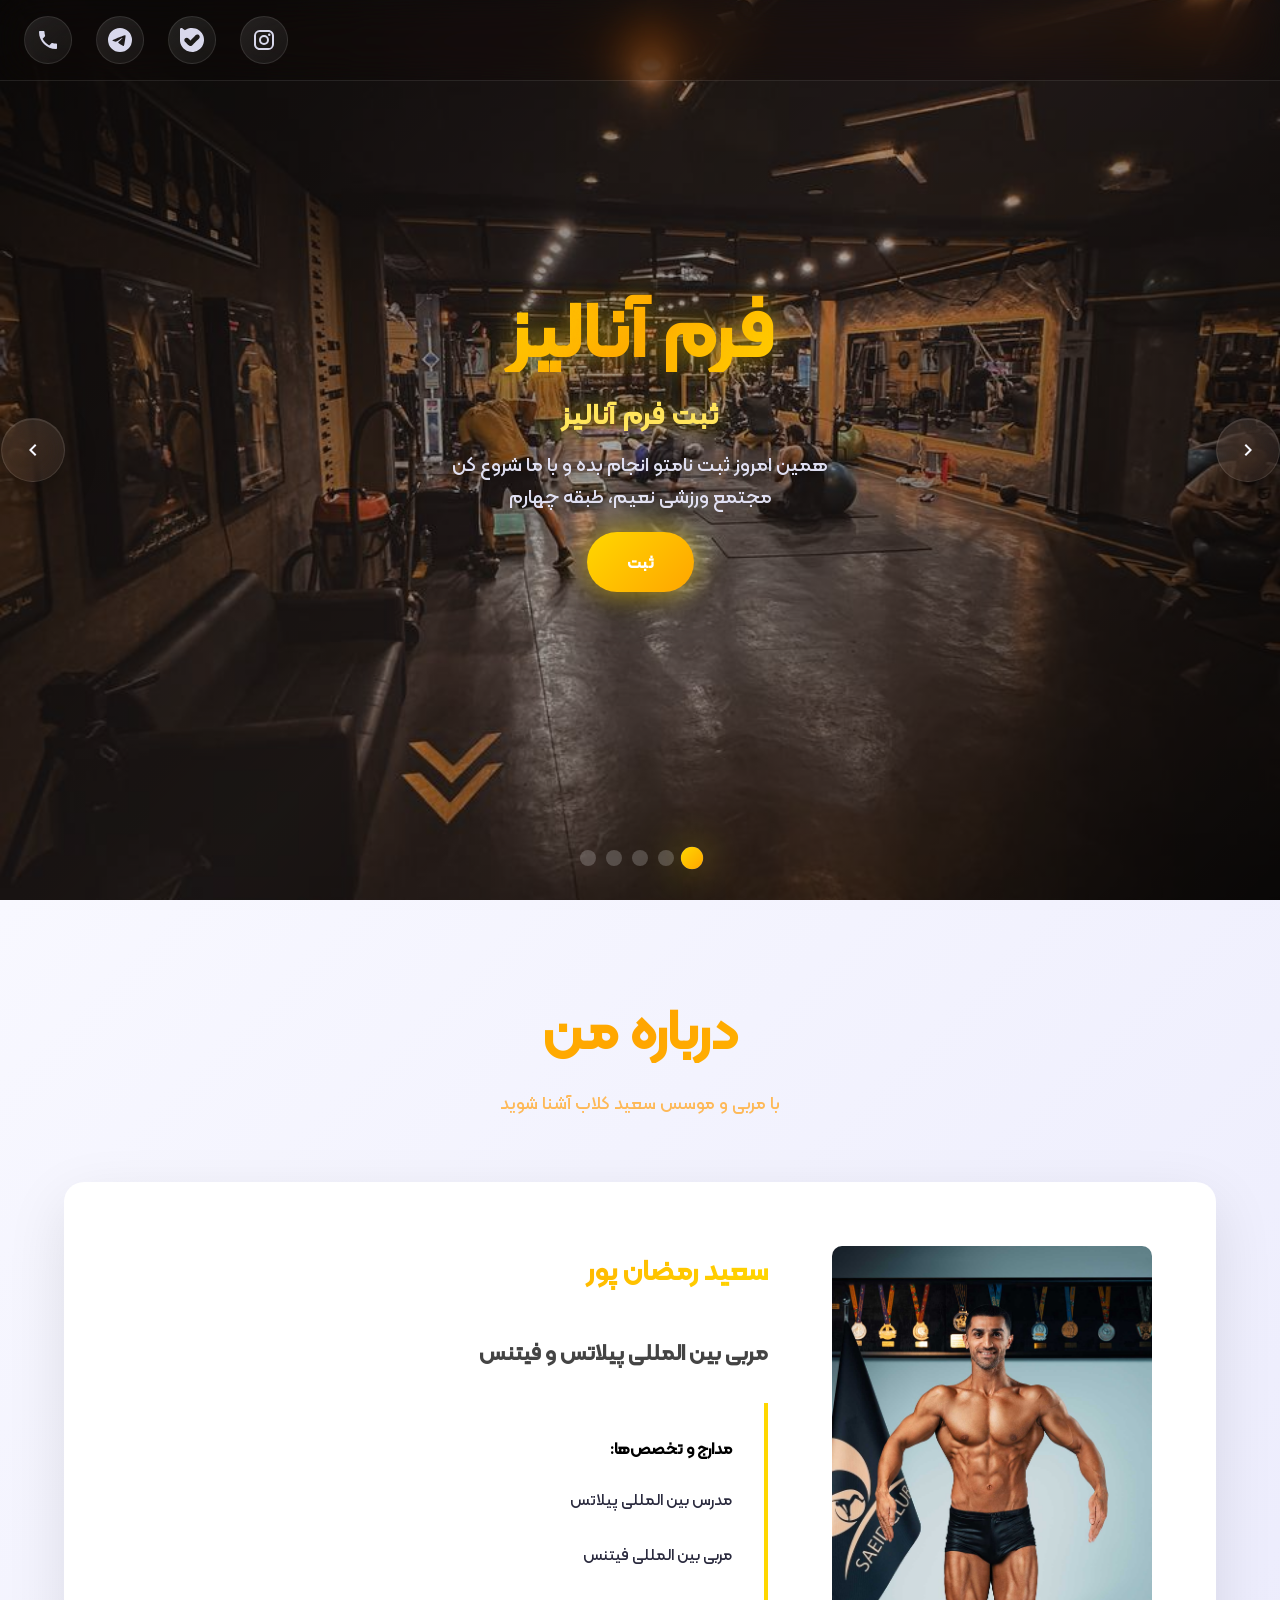
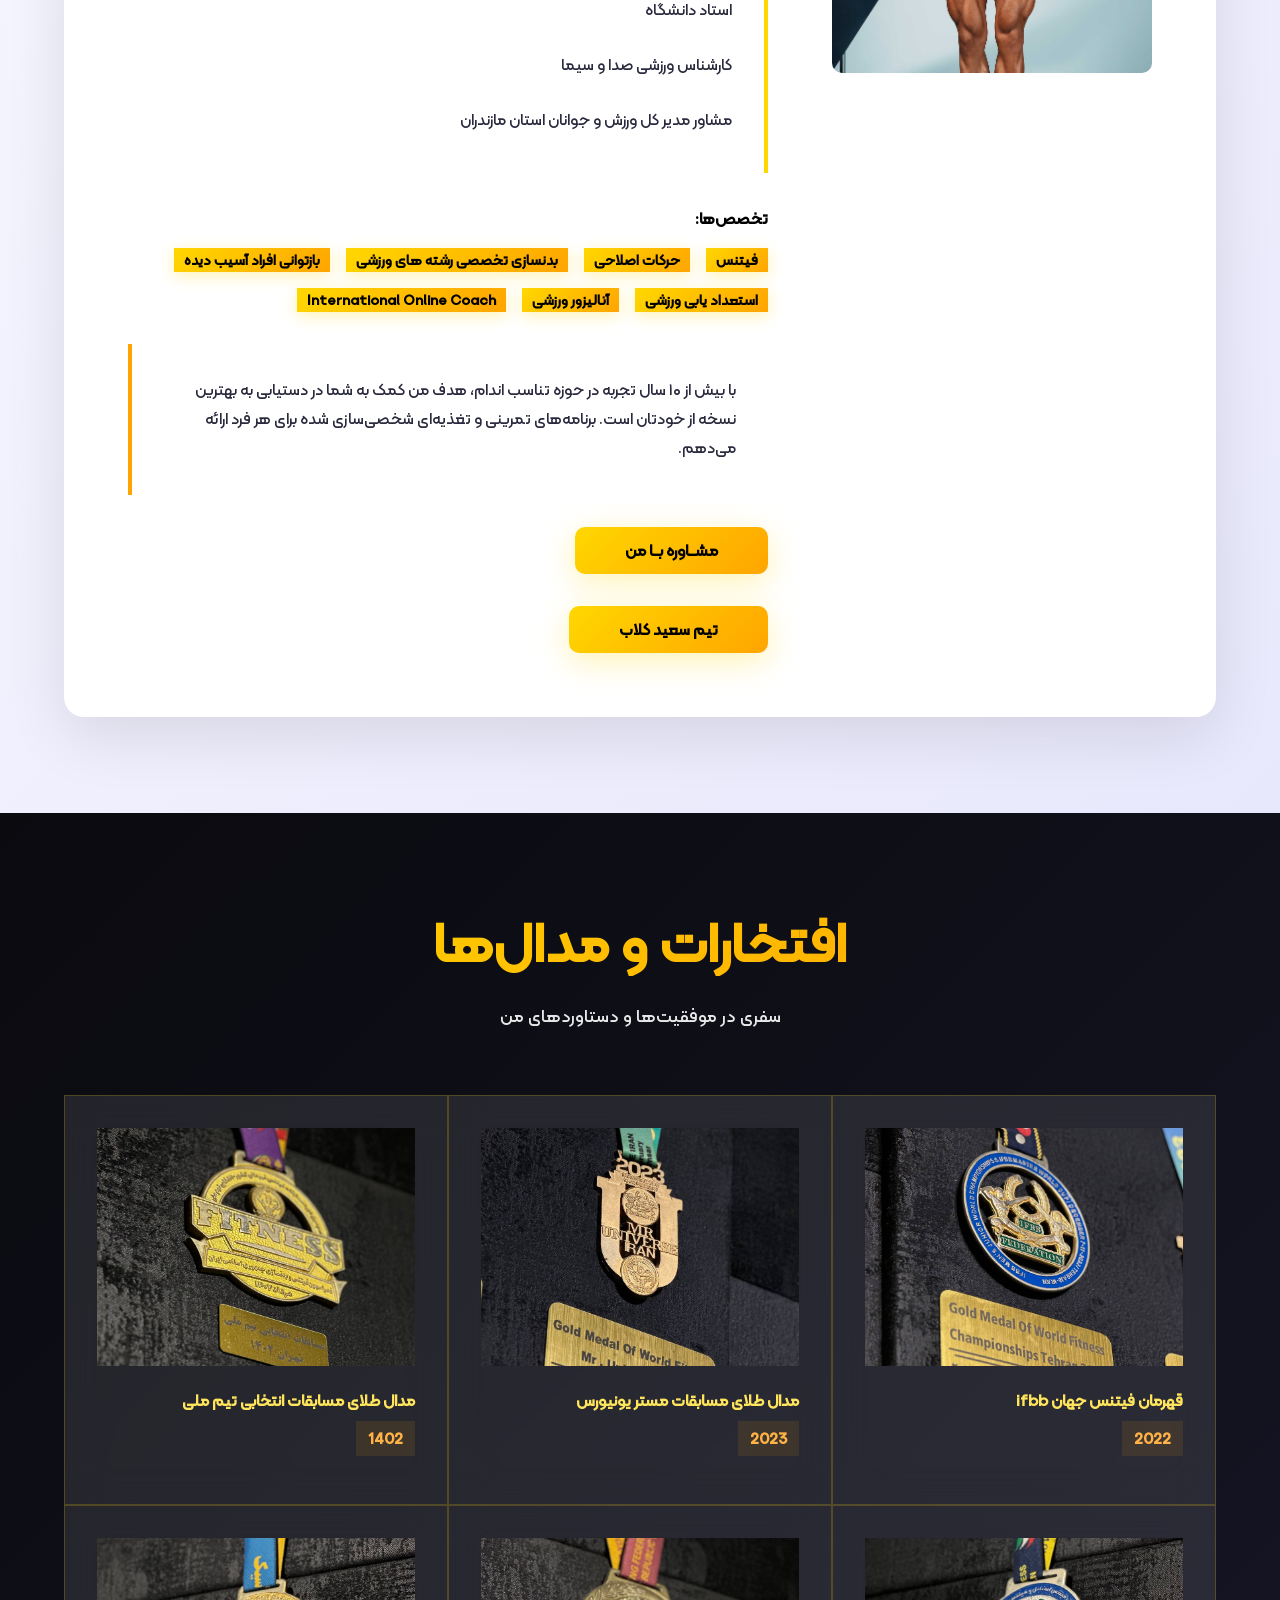
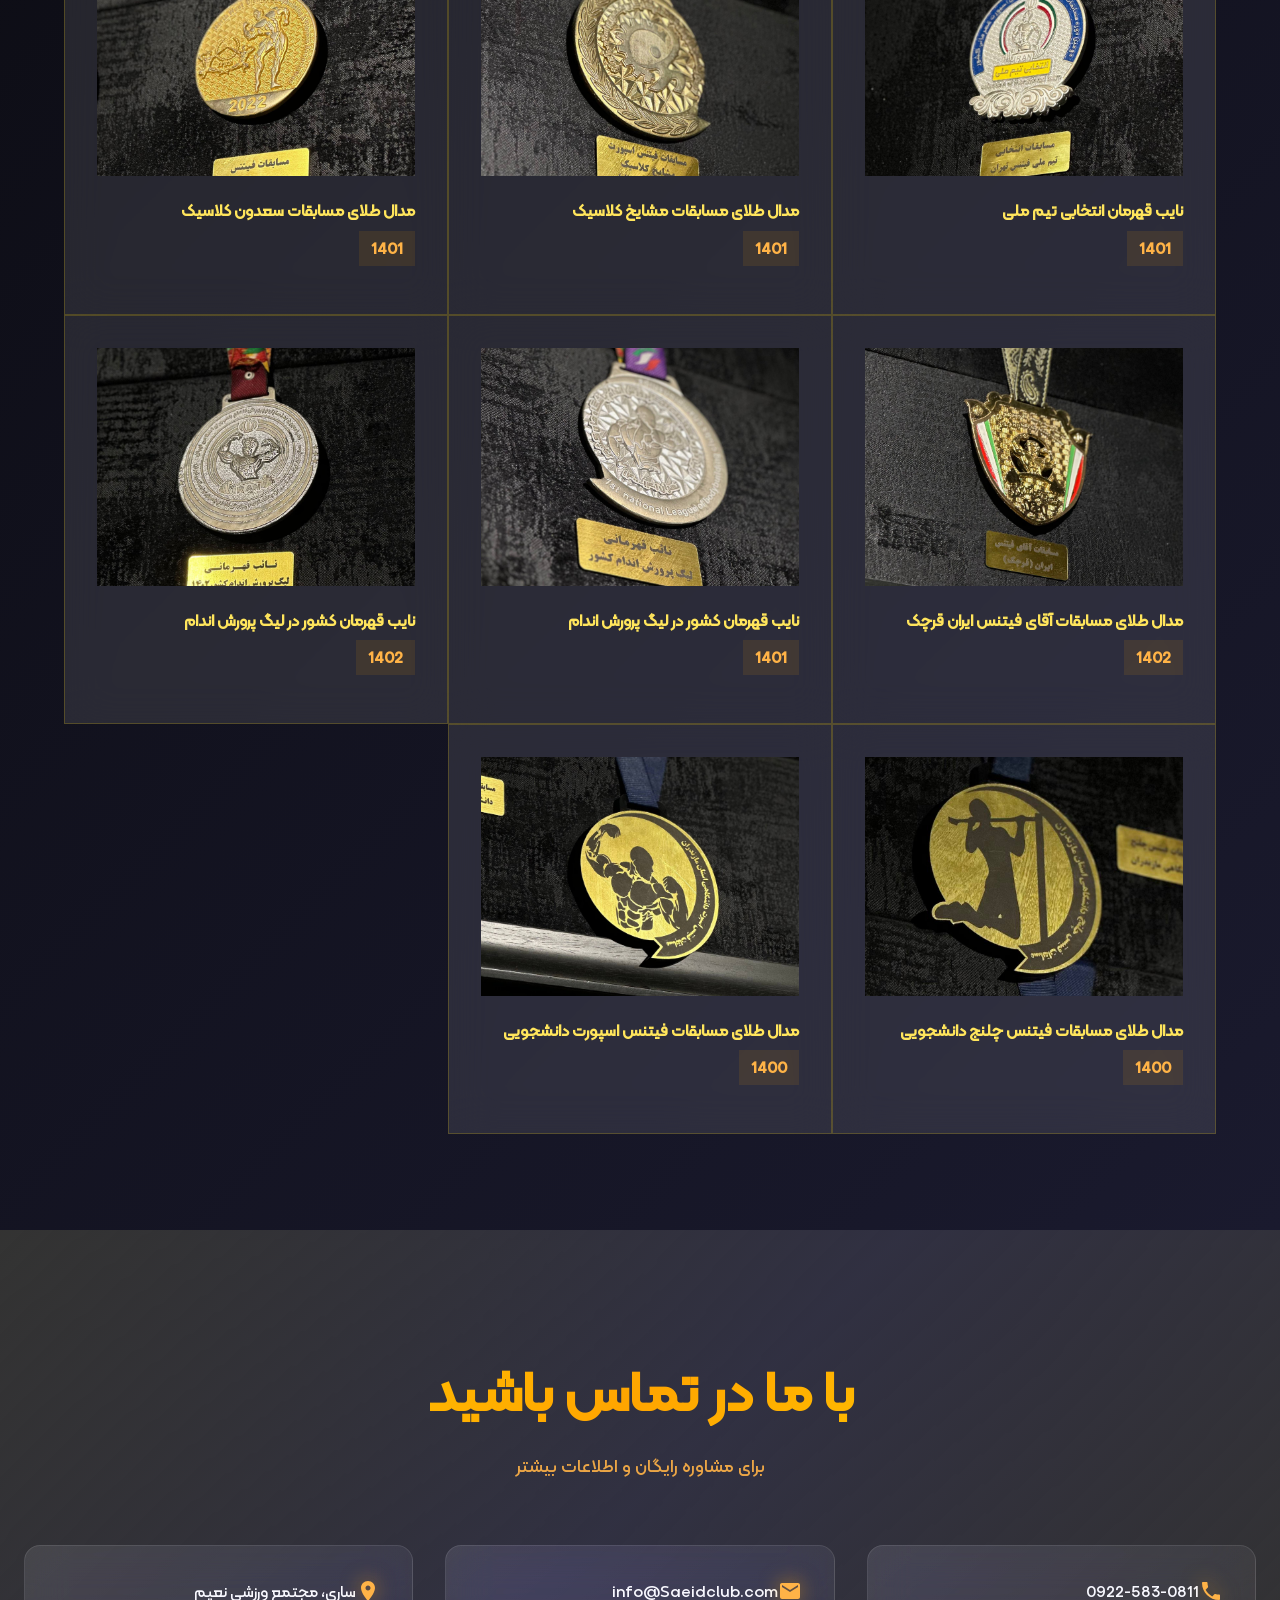
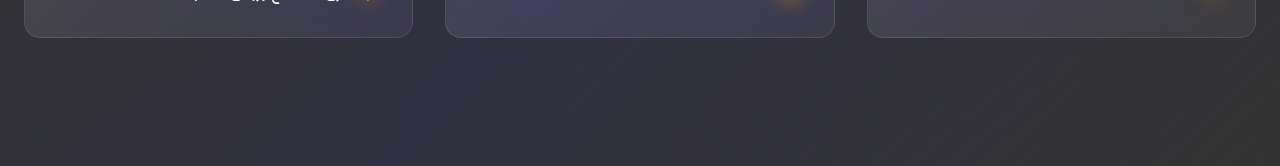
==== index.html @ 7533a970 "analyse Form" ====
<!DOCTYPE html>
<html lang="fa" dir="rtl">
<head>
    <meta charset="UTF-8">
    <meta name="viewport" content="width=device-width, initial-scale=1.0">
    <title>سعیدکلاب - SaeidClub</title>
    <link rel="preconnect" href="https://fonts.googleapis.com">
    <link rel="preconnect" href="https://fonts.gstatic.com" crossorigin>
    <link href="https://fonts.googleapis.com/css2?family=Inter:wght@400;500;600&family=Poppins:wght@500;700&family=Space+Grotesk:wght@400;500;600;700&display=swap" rel="stylesheet">
    <link rel="stylesheet" href="styles.css">
</head>
<body>
    <!-- Header -->
    <header class="header">
        <div class="social-links">
            <a href="https://instagram.com/SaeidClub" target="_blank" rel="noopener" class="social-link" aria-label="اینستاگرام">
                <svg width="24" height="24" viewBox="0 0 24 24" fill="currentColor">
                    <path d="M7.8 2h8.4C19.4 2 22 4.6 22 7.8v8.4a5.8 5.8 0 0 1-5.8 5.8H7.8C4.6 22 2 19.4 2 16.2V7.8A5.8 5.8 0 0 1 7.8 2m-.2 2A3.6 3.6 0 0 0 4 7.6v8.8C4 18.39 5.61 20 7.6 20h8.8a3.6 3.6 0 0 0 3.6-3.6V7.6C20 5.61 18.39 4 16.4 4H7.6m9.65 1.5a1.25 1.25 0 0 1 1.25 1.25A1.25 1.25 0 0 1 17.25 8 1.25 1.25 0 0 1 16 6.75a1.25 1.25 0 0 1 1.25-1.25M12 7a5 5 0 0 1 5 5 5 5 0 0 1-5 5 5 5 0 0 1-5-5 5 5 0 0 1 5-5m0 2a3 3 0 0 0-3 3 3 3 0 0 0 3 3 3 3 0 0 0 3-3 3 3 0 0 0-3-3z"/>
                </svg>
            </a>
            <a href="https://ble.ir/s/saeidclub" target="_blank" rel="noopener" class="social-link" aria-label="بله">
                <svg width="24" height="24" viewBox="0 0 24 24" fill="currentColor">
                    <path d="M2.359 0.374C2.765 0.638 3.16 0.917 3.554 1.198l0.094 0.067q0.137 0.097 0.273 0.195l0.088 0.063a10.902 10.902 0 0 1 0.453 0.345l0.093 0.074a10.183 10.183 0 0 1 0.175 0.143l0.08 0.064 0.069 0.057c0.076 0.04 0.076 0.04 0.17 0.005 0.111 -0.059 0.206 -0.125 0.306 -0.202 0.227 -0.168 0.462 -0.31 0.708 -0.446l0.131 -0.073c2.856 -1.563 6.179 -1.878 9.297 -0.977 2.127 0.633 4.229 1.939 5.623 3.687 0.092 0.115 0.187 0.226 0.283 0.338C21.834 5.063 22.192 5.632 22.522 6.23l0.051 0.091c1.517 2.699 1.796 5.997 0.98 8.959C22.929 17.476 21.643 19.568 19.887 21.045l-0.066 0.055C17.989 22.633 15.763 23.651 13.378 23.92l-0.099 0.011c-0.414 0.041 -0.831 0.038 -1.246 0.038l-0.121 0c-0.611 -0.001 -1.205 -0.022 -1.808 -0.13l-0.122 -0.021C7.679 23.421 5.595 22.379 3.874 20.805l-0.116 -0.103c-1.073 -0.96 -1.948 -2.187 -2.56 -3.488a17.691 17.691 0 0 0 -0.082 -0.171c-0.52 -1.076 -0.833 -2.221 -1.008 -3.401l-0.019 -0.129C-0.017 12.748 -0.006 11.972 -0.006 11.201l-0.001 -0.325q-0.001 -0.438 -0.001 -0.875l0 -0.548q-0.001 -0.76 -0.001 -1.521v-0.196l0 -0.295a1085.511 1085.511 0 0 0 -0.002 -1.583q-0.001 -0.816 -0.001 -1.631 0 -0.457 -0.001 -0.914 -0.001 -0.388 0 -0.777 0 -0.198 0 -0.396c-0.001 -0.143 0 -0.287 0 -0.43l-0.001 -0.125C-0.013 1.153 0.055 0.761 0.359 0.439l0.068 -0.076c0.574 -0.573 1.325 -0.374 1.931 0.011M15.233 7.596l-0.158 0.158c-0.142 0.142 -0.284 0.285 -0.426 0.427 -0.149 0.149 -0.298 0.298 -0.446 0.447a806.855 806.855 0 0 0 -0.843 0.846c-0.32 0.321 -0.641 0.643 -0.961 0.964A2589.484 2589.484 0 0 0 10.423 12.419c-0.153 -0.071 -0.249 -0.161 -0.368 -0.282l-0.061 -0.062q-0.066 -0.067 -0.132 -0.134a53.311 53.311 0 0 0 -0.21 -0.213q-0.299 -0.302 -0.596 -0.606 -0.182 -0.186 -0.366 -0.371a23.681 23.681 0 0 1 -0.138 -0.141c-0.532 -0.548 -1.106 -0.886 -1.887 -0.907 -0.553 0.004 -1.033 0.19 -1.473 0.52l-0.099 0.073c-0.413 0.353 -0.698 0.912 -0.748 1.454a5.83 5.83 0 0 0 -0.004 0.282l0.001 0.101c0.005 0.257 0.034 0.485 0.132 0.725l0.046 0.115c0.221 0.491 0.602 0.858 0.975 1.236l0.085 0.086 0.08 0.079 0.071 0.071c0.058 0.059 0.058 0.059 0.141 0.05l0.04 0.12c0.065 0.066 0.065 0.066 0.145 0.13 0.159 0.135 0.307 0.278 0.454 0.427l0.078 0.079q0.083 0.084 0.167 0.169 0.132 0.134 0.265 0.267a355.807 355.807 0 0 1 0.753 0.76q0.231 0.234 0.463 0.466 0.088 0.088 0.175 0.177c0.563 0.572 1.127 0.98 1.958 1.014 1.063 -0.021 1.719 -0.708 2.423 -1.413l0.207 -0.206q0.25 -0.249 0.5 -0.499 0.203 -0.203 0.406 -0.406 0.578 -0.577 1.155 -1.154l0.063 -0.063 0.063 -0.063a825.983 825.983 0 0 1 1.008 -1.006q0.519 -0.518 1.038 -1.036 0.29 -0.291 0.582 -0.581 0.274 -0.273 0.546 -0.546a66.369 66.369 0 0 1 0.2 -0.2c0.396 -0.393 0.756 -0.757 0.966 -1.285l0.047 -0.116c0.198 -0.571 0.109 -1.245 -0.135 -1.783C19.151 7.188 18.684 6.796 18.09 6.589c-1.211 -0.311 -2.029 0.171 -2.857 1.007"/>
                </svg>
            </a>
            <a href="https://t.me/saeidclub_info" target="_blank" rel="noopener" class="social-link" aria-label="تلگرام">
                <svg width="24" height="24" viewBox="0 0 24 24" fill="currentColor">
                    <path d="M11.944 0A12 12 0 0 0 0 12a12 12 0 0 0 12 12 12 12 0 0 0 12-12A12 12 0 0 0 12 0a12 12 0 0 0-.056 0zm4.962 7.224c.1-.002.321.023.465.14a.506.506 0 0 1 .171.325c.016.093.036.306.02.472-.18 1.898-.962 6.502-1.36 8.627-.168.9-.499 1.201-.82 1.23-.696.065-1.225-.46-1.9-.902-1.056-.693-1.653-1.124-2.678-1.8-1.185-.78-.417-1.21.258-1.91.177-.184 3.247-2.977 3.307-3.23.007-.032.014-.15-.056-.212s-.174-.041-.249-.024c-.106.024-1.793 1.14-5.061 3.345-.48.33-.913.49-1.302.48-.428-.008-1.252-.241-1.865-.44-.752-.245-1.349-.374-1.297-.789.027-.216.325-.437.893-.663 3.498-1.524 5.83-2.529 6.998-3.014 3.332-1.386 4.025-1.627 4.476-1.635z"/>
                </svg>
            </a>
            <a href="tel:+989225830811" class="social-link" aria-label="تماس تلفنی">
                <svg width="24" height="24" viewBox="0 0 24 24" fill="currentColor">
                    <path d="M6.62 10.79c1.44 2.83 3.76 5.14 6.59 6.59l2.2-2.2c.27-.27.67-.36 1.02-.24 1.12.37 2.33.57 3.57.57.55 0 1 .45 1 1V20c0 .55-.45 1-1 1-9.39 0-17-7.61-17-17 0-.55.45-1 1-1h3.5c.55 0 1 .45 1 1 0 1.25.2 2.45.57 3.57.11.35.03.74-.25 1.02l-2.2 2.2z"/>
                </svg>
            </a>
        </div>
    </header>

    <!-- Hero Slider -->
    <section class="hero-slider">
        <div class="slider-container">
            
            <div class="slide active" style="background-image: url('./imgs/Slide/01.jpeg'), linear-gradient(135deg, rgba(255, 215, 0, 0.3) 0%, rgba(255, 165, 0, 0.3) 100%)">
                <div class="slide-overlay"></div>
                <div class="slide-content">
                    <h1 class="main-title">فرم آنالیز</h1>
                    <h3 class="branch-name">ثبت فرم آنالیز</h3>
                    <p class="branch-description">همین امروز ثبت نامتو انجام بده و با ما شروع کن<br> مجتمع ورزشی نعیم، طبقه چهارم</p>
                    <a href="https://survey.porsline.ir/s/Pk8MEG0u"><button class="cta-button">ثبت</button></a>
                </div>
            </div>

            <div class="slide" style="background-image: url('./imgs/Slide/01.jpeg'), linear-gradient(135deg, rgba(255, 215, 0, 0.3) 0%, rgba(255, 165, 0, 0.3) 100%)">
                <div class="slide-overlay"></div>
                <div class="slide-content">
                    <h1 class="main-title">شعبه اول سعید کلاب</h1>
                    <h3 class="branch-name">شعبه VIP</h3>
                    <p class="branch-description">حرکات اصلاحی - بدنسازی تخصصی رشته های ورزشی - استعداد یابی ورزشی - ورزش مخصوص سالمندان - بازتوانی افراد با آسیب های اسکلتی عضلانی<br> مجتمع ورزشی نعیم، طبقه چهارم</p>
                    <a href="tel:+989225830811"><button class="cta-button"> اطلاعات بیشتر </button></a>
                </div>
            </div>

            <div class="slide" style="background-image: url('./imgs/Slide/6.png'), linear-gradient(135deg, rgba(255, 165, 0, 0.3) 0%, rgba(255, 215, 0, 0.3) 100%)">
                <div class="slide-overlay"></div>
                <div class="slide-content">
                    <h1 class="main-title">لاین آنالیز سعید کلاب</h1>
                    <h3 class="branch-name">لاین آنالیز</h3>
                    <p class="branch-description">شامل آنالیز کامل ، آنالیز پاسچر ، قلبی عروقی ، این بادی و تست های حرکتی و .....<br> مجتمع ورزشی نعیم، طبقه چهارم</p>
                    <a href="tel:+989225830811"><button class="cta-button"> اطلاعات بیشتر </button></a>
                </div>
            </div>
<!-- 
            <div class="slide" style="background-image: url('./imgs/Slide/03.jpeg'), linear-gradient(135deg, rgba(255, 215, 0, 0.3) 0%, rgba(255, 165, 0, 0.3) 100%)">
                <div class="slide-overlay"></div>
                <div class="slide-content">
                    <h1 class="main-title">سالن گل کوچیک (volta)</h1>
                    <h3 class="branch-name">شعبه Volta</h3>
                    <p class="branch-description">اولین سالن گل کوچیک در استان مازندران - 3 به 3 - دارای استاندارد های جهانی ولتا - فضای وارم آپ اختصاصی - برگزاری جشن های تولد ویژه پسران - برگزاری مسابفات گل کوچیک <br> مجتمع ورزشی نعیم، طبقه اول</p>
                    <a href="tel:+989113539122"><button class="cta-button"> اطلاعات بیشتر </button></a>
                </div>
            </div> -->

            <div class="slide" style="background-image: url('./imgs/Slide/04.jpeg'), linear-gradient(135deg, rgba(255, 165, 0, 0.3) 0%, rgba(255, 215, 0, 0.3) 100%)">
                <div class="slide-overlay"></div>
                <div class="slide-content">
                    <h1 class="main-title"> شعبه آب درمانی سعید کلاب</h1>
                    <h3 class="branch-name">شعبه آب درمانی</h3>
                    <p class="branch-description">حرکات اصلاحی در آب ویژه افراد آسیب دیده و دوران پسا جراحی همراه با آنالیز کامل بدن و طراحی تمرین تخصصی در آب<br> مجتمع ورزشی نعیم، طبقه همکف ، استخر نعیم</p>
                    <a href="tel:+989225830811"><button class="cta-button"> اطلاعات بیشتر </button></a>
                </div>
            </div>
        </div>

        <!-- Slider Controls -->
        <button class="slider-btn prev-btn" id="prevBtn" aria-label="اسلاید قبلی">
            <svg width="24" height="24" viewBox="0 0 24 24" fill="currentColor">
                <path d="M15.41 7.41L14 6l-6 6 6 6 1.41-1.41L10.83 12z"/>
            </svg>
        </button>
        <button class="slider-btn next-btn" id="nextBtn" aria-label="اسلاید بعدی">
            <svg width="24" height="24" viewBox="0 0 24 24" fill="currentColor">
                <path d="M8.59 16.59L13.17 12 8.59 7.41 10 6l6 6-6 6z"/>
            </svg>
        </button>

        <!-- Slider Indicators -->
        <div class="slider-indicators">
            <button class="indicator active" data-slide="0" aria-label="اسلاید اول"></button>
            <button class="indicator" data-slide="1" aria-label="اسلاید دوم"></button>
            <button class="indicator" data-slide="2" aria-label="اسلاید سوم"></button>
            <button class="indicator" data-slide="3" aria-label="اسلاید چهارم"></button>
            <button class="indicator" data-slide="4" aria-label="اسلاید پنجم"></button>
        </div>
    </section>

    <!-- Trainer Section -->
    <section class="trainer-section">
        <div class="container">
            <h2 class="section-title">درباره من</h2>
            <p class="section-description">با مربی و موسس سعید کلاب آشنا شوید </p>
            
            <div class="trainer-card">
                <div class="trainer-image-container">
                    <img src="imgs/persian_fitness_trainer_posing_gym_website.jpg" alt="مربی ما" class="trainer-image">
                </div>
                
                <div class="trainer-info">
                    <h3 class="trainer-name">سعید رمضان پور</h3>
                    <h4 class="trainer-title">مربی بین المللی پیلاتس و فیتنس</h4>
                    
                    <div class="trainer-qualifications">
                        <h5 class="qualifications-title">مدارج و تخصص‌ها:</h5>
                        <ul class="qualifications-list">
                            <li>مدرس بین المللی پیلاتس</li>
                            <li>مربی بین المللی فیتنس</li>
                            <li>استاد دانشگاه</li>
                            <li>کارشناس ورزشی صدا و سیما</li>
                            <li>مشاور مدیر کل ورزش و جوانان استان مازندران</li>
                        </ul>
                    </div>
                    
                    <div class="trainer-specialties">
                        <h5 class="specialties-title">تخصص‌ها:</h5>
                        <div class="specialty-tags">
                            <span class="specialty-tag">فیتنس</span>
                            <span class="specialty-tag">حرکات اصلاحی</span>
                            <span class="specialty-tag">بدنسازی تخصصی رشته های ورزشی</span>
                            <span class="specialty-tag">بازتوانی افراد آسیب دیده</span>
                            <span class="specialty-tag">استعداد یابی ورزشی</span>
                            <span class="specialty-tag">آنالیزور ورزشی</span>
                            <span class="specialty-tag">International Online Coach</span>
                        </div>
                    </div>
                    
                    <div class="trainer-description">
                        <p>با بیش از ۱۰ سال تجربه در حوزه تناسب اندام، هدف من کمک به شما در دستیابی به بهترین نسخه از خودتان است. برنامه‌های تمرینی و تغذیه‌ای شخصی‌سازی شده برای هر فرد ارائه می‌دهم.</p>
                    </div>
                    
                    <a href="tel:+989225830811" class="trainer-cta-button">
                         مشــاوره بــا من
                    </a>
                    <a href="/trainer/index.html" class="trainer-cta-button">
                       تیم سعید کلاب
                    </a>
                </div>
            </div>
        </div>
    </section>

    <!-- Achievements Section -->
    <section class="achievements-section">
        <div class="container">
            <h2 class="section-title">افتخارات و مدال‌ها</h2>
            <p class="section-description">سفری در موفقیت‌ها و دستاوردهای من</p>
            
            <div class="achievements-grid">
                <div class="achievement-item">
                    <div class="achievement-image-container">
                        <img src="imgs/Medal/1.jpeg" alt="مدال طلا" class="achievement-image">
                        <div class="achievement-badge">🥇</div>
                    </div>
                    <div class="achievement-info">
                        <h4 class="achievement-title">قهرمان فیتنس جهان ifbb</h4>
                        <p class="achievement-year">2022</p>
                        <!-- <p class="achievement-description">کسب رتبه اول در مسابقات پرورش اندام استان مازندران</p> -->
                    </div>
                </div>
                
                <div class="achievement-item">
                    <div class="achievement-image-container">
                        <img src="imgs/Medal/2.jpeg" alt="مدال طلا" class="achievement-image">
                        <div class="achievement-badge">🥈</div>
                    </div>
                    <div class="achievement-info">
                        <h4 class="achievement-title">مدال طلای مسابقات مستر یونیورس</h4>
                        <p class="achievement-year">2023</p>
                        <!-- <p class="achievement-description">کسب رتبه دوم در مسابقات بادی کلاسیک ایران</p> -->
                    </div>
                </div>
                
                <div class="achievement-item">
                    <div class="achievement-image-container">
                        <img src="imgs/Medal/3.jpeg" alt="مدال طلا" class="achievement-image">
                        <div class="achievement-badge">🥉</div>
                    </div>
                    <div class="achievement-info">
                        <h4 class="achievement-title">مدال طلای مسابقات انتخابی تیم ملی</h4>
                        <p class="achievement-year">1402</p>
                        <!-- <p class="achievement-description">کسب رتبه اول در مسابقات منطقه شمال کشور</p> -->
                    </div>
                </div>
                
                <div class="achievement-item">
                    <div class="achievement-image-container">
                        <img src="imgs/Medal/4.jpeg" alt="مدال طلا" class="achievement-image">
                        <div class="achievement-badge">🏆</div>
                    </div>
                    <div class="achievement-info">
                        <h4 class="achievement-title">نایب قهرمان انتخابی تیم ملی</h4>
                        <p class="achievement-year">1401</p>
                        <!-- <p class="achievement-description">مجموعه‌ای از مدال‌ها و جوایز کسب شده در طول سالیان</p> -->
                    </div>
                </div>
                
                <div class="achievement-item">
                    <div class="achievement-image-container">
                        <img src="imgs/Medal/5.jpeg" alt="مدال طلا" class="achievement-image">
                        <div class="achievement-badge">🏅</div>
                    </div>
                    <div class="achievement-info">
                        <h4 class="achievement-title">مدال طلای مسابقات مشایخ کلاسیک</h4>
                        <p class="achievement-year">1401</p>
                        <!-- <p class="achievement-description">گالری ویژه‌ای برای نمایش تمامی افتخارات و دستاوردهای ورزشکاران باشگاه</p> -->
                    </div>
                </div>
                
                <div class="achievement-item">
                    <div class="achievement-image-container">
                        <img src="imgs/Medal/6.jpeg" alt="مدال طلا" class="achievement-image">
                        <div class="achievement-badge">⭐</div>
                    </div>
                    <div class="achievement-info">
                        <h4 class="achievement-title">مدال طلای مسابقات سعدون کلاسیک</h4>
                        <p class="achievement-year">1401</p>
                        <!-- <p class="achievement-description">دریافت جایزه استعداد سال در حوزه فیتنس و بدنسازی</p> -->
                    </div>
                </div>

                <div class="achievement-item">
                    <div class="achievement-image-container">
                        <img src="imgs/Medal/7.jpeg" alt="مدال طلا" class="achievement-image">
                        <div class="achievement-badge">🥇</div>
                    </div>
                    <div class="achievement-info">
                        <h4 class="achievement-title">مدال طلای مسابقات آقای فیتنس ایران قرچک</h4>
                        <p class="achievement-year">1402</p>
                        <!-- <p class="achievement-description">کسب رتبه اول در مسابقات پرورش اندام استان مازندران</p> -->
                    </div>
                </div>
                
                <div class="achievement-item">
                    <div class="achievement-image-container">
                        <img src="imgs/Medal/8.jpeg" alt="مدال طلا" class="achievement-image">
                        <div class="achievement-badge">🥈</div>
                    </div>
                    <div class="achievement-info">
                        <h4 class="achievement-title">نایب قهرمان کشور در لیگ پرورش اندام</h4>
                        <p class="achievement-year">1401</p>
                        <!-- <p class="achievement-description">کسب رتبه دوم در مسابقات بادی کلاسیک ایران</p> -->
                    </div>
                </div>
                
                <div class="achievement-item">
                    <div class="achievement-image-container">
                        <img src="imgs/Medal/9.jpeg" alt="مدال طلا" class="achievement-image">
                        <div class="achievement-badge">🥉</div>
                    </div>
                    <div class="achievement-info">
                        <h4 class="achievement-title">نایب قهرمان کشور در لیگ پرورش اندام</h4>
                        <p class="achievement-year">1402</p>
                        <!-- <p class="achievement-description">کسب رتبه اول در مسابقات منطقه شمال کشور</p> -->
                    </div>
                </div>
                
                <div class="achievement-item">
                    <div class="achievement-image-container">
                        <img src="imgs/Medal/10.jpeg" alt="مدال طلا" class="achievement-image">
                        <div class="achievement-badge">🏆</div>
                    </div>
                    <div class="achievement-info">
                        <h4 class="achievement-title">مدال طلای مسابقات فیتنس چلنج دانشجویی</h4>
                        <p class="achievement-year">1400</p>
                        <!-- <p class="achievement-description">مجموعه‌ای از مدال‌ها و جوایز کسب شده در طول سالیان</p> -->
                    </div>
                </div>
                
                <div class="achievement-item">
                    <div class="achievement-image-container">
                        <img src="imgs/Medal/11.jpeg" alt="مدال طلا" class="achievement-image">
                        <div class="achievement-badge">🏅</div>
                    </div>
                    <div class="achievement-info">
                        <h4 class="achievement-title">مدال طلای مسابقات فیتنس اسپورت دانشجویی</h4>
                        <p class="achievement-year">1400</p>
                        <!-- <p class="achievement-description">گالری ویژه‌ای برای نمایش تمامی افتخارات و دستاوردهای ورزشکاران باشگاه</p> -->
                    </div>
                </div>
                
            </div>
        </div>
    </section>

    <!-- Contact Section -->
    <section class="contact-section">
        <div class="contact-container">
            <h2 class="section-title">با ما در تماس باشید</h2>
            <p class="section-description">برای مشاوره رایگان و اطلاعات بیشتر</p>
            <div class="contact-methods">
                <a class="contact-item" href="tel:+989225830811">
                    <svg width="24" height="24" viewBox="0 0 24 24" fill="currentColor">
                        <path d="M6.62 10.79c1.44 2.83 3.76 5.14 6.59 6.59l2.2-2.2c.27-.27.67-.36 1.02-.24 1.12.37 2.33.57 3.57.57.55 0 1 .45 1 1V20c0 .55-.45 1-1 1-9.39 0-17-7.61-17-17 0-.55.45-1 1-1h3.5c.55 0 1 .45 1 1 0 1.25.2 2.45.57 3.57.11.35.03.74-.25 1.02l-2.2 2.2z"/>
                    </svg>
                    <span>0922-583-0811</span>
                </a>
                <a class="contact-item" href="mailto:dastchfan@gmail.com">
                    <svg width="24" height="24" viewBox="0 0 24 24" fill="currentColor">
                        <path d="M20 4H4c-1.1 0-1.99.9-1.99 2L2 18c0 1.1.9 2 2 2h16c1.1 0 2-.9 2-2V6c0-1.1-.9-2-2-2zm0 4l-8 5-8-5V6l8 5 8-5v2z"/>
                    </svg>
                    <span>info@Saeidclub.com</span>
                </a>
                <a class="contact-item" href="https://maps.app.goo.gl/WJPSZZNhRKxtio96A">
                    <svg width="24" height="24" viewBox="0 0 24 24" fill="currentColor">
                        <path d="M12 2C8.13 2 5 5.13 5 9c0 5.25 7 13 7 13s7-7.75 7-13c0-3.87-3.13-7-7-7zm0 9.5c-1.38 0-2.5-1.12-2.5-2.5s1.12-2.5 2.5-2.5 2.5 1.12 2.5 2.5-1.12 2.5-2.5 2.5z"/>
                    </svg>
                    <span>ساری‌، مجتمع ورزشی نعیم</span>
                </a>
            </div>
        </div>
    </section>

    <script src="script.js"></script>
</body>
</html>
---- styles.css ----
/* Reset and Base Styles */
* {
    margin: 0;
    padding: 0;
    box-sizing: border-box;
}

html {
    scroll-behavior: smooth;
}

@font-face {
  font-family: 'kalameh';
  src: url('/kalameh.ttf') format('truetype');
}

body {
  font-family: 'kalameh', sans-serif !important;
}

:root {
    /* Modern Black & Yellow Color System */
    --primary-500: #FFD700;
    --primary-400: #FFE55C;
    --primary-600: #E6C200;
    --primary-300: #FFED8A;
    
    --secondary-500: #333333;
    --secondary-400: #4A4A4A;
    --secondary-600: #1A1A1A;
    
    --accent-500: #FFA500;
    --accent-400: #FFB347;
    --accent-600: #FF8C00;
    
    --neutral-950: #000000;
    --neutral-900: #0A0A0F;
    --neutral-800: #1A1A2E;
    --neutral-700: #2A2A3E;
    --neutral-600: #3A3A4E;
    --neutral-500: #4A4A5E;
    --neutral-400: #B8B8CC;
    --neutral-300: #D8D8EC;
    --neutral-200: #E8E8FC;
    --neutral-100: #F8F8FF;
    
    --gradient-primary: linear-gradient(135deg, #FFD700 0%, #FFA500 100%);
    --gradient-secondary: linear-gradient(135deg, #333333 0%, #FFD700 100%);
    --gradient-accent: linear-gradient(135deg, #FFD700 0%, #FFA500 50%, #FFD700 100%);
    --gradient-dark: linear-gradient(135deg, #0A0A0F 0%, #000000 100%);
    --gradient-glass: linear-gradient(135deg, rgba(255,255,255,0.1) 0%, rgba(255,255,255,0.05) 100%);
    
    /* Yellow Glow Effects */
    --neon-glow-yellow: 0 0 20px rgba(255, 215, 0, 0.8), 0 0 40px rgba(255, 215, 0, 0.6), 0 0 60px rgba(255, 215, 0, 0.4);
    --neon-glow-orange: 0 0 20px rgba(255, 165, 0, 0.8), 0 0 40px rgba(255, 165, 0, 0.6), 0 0 60px rgba(255, 165, 0, 0.4);
    --neon-glow-dark: 0 0 20px rgba(51, 51, 51, 0.6), 0 0 40px rgba(51, 51, 51, 0.4), 0 0 60px rgba(51, 51, 51, 0.2);
    
    /* Typography */
    --font-heading: 'kalameh';
    --font-body: 'kalameh';
    --font-display: 'kalameh';
    
    /* Spacing */
    --spacing-4: 4px;
    --spacing-8: 8px;
    --spacing-12: 12px;
    --spacing-16: 16px;
    --spacing-24: 24px;
    --spacing-32: 32px;
    --spacing-48: 48px;
    --spacing-64: 64px;
    --spacing-96: 96px;
    --spacing-128: 128px;
    
    /* Radius */
    --radius-sm: 4px;
    --radius-md: 8px;
    --radius-lg: 12px;
    --radius-xl: 16px;
    --radius-2xl: 24px;
    --radius-full: 9999px;
    
    /* Shadows */
    --shadow-neon-yellow: 0 0 30px rgba(255, 215, 0, 0.6);
    --shadow-neon-orange: 0 0 30px rgba(255, 165, 0, 0.6);
    --shadow-neon-dark: 0 0 30px rgba(51, 51, 51, 0.6);
    --shadow-glass: 0 8px 32px rgba(0, 0, 0, 0.3), inset 0 1px 0 rgba(255, 255, 255, 0.1);
    --shadow-3d: 0 25px 50px rgba(0, 0, 0, 0.25);
}



    /* size */
    --text







body {
    font-family: var(--font-body);
    background: var(--gradient-dark);
    background-attachment: fixed;
    color: var(--neutral-100);
    line-height: 1.6;
    overflow-x: hidden;
    min-height: 100vh;
    position: relative;
}

/* Animated Background Pattern */
body::before {
    content: '';
    position: fixed;
    top: 0;
    left: 0;
    width: 100%;
    height: 100%;
    background-image: 
        radial-gradient(circle at 25% 25%, rgba(255, 215, 0, 0.15) 0%, transparent 50%),
        radial-gradient(circle at 75% 75%, rgba(255, 165, 0, 0.1) 0%, transparent 50%),
        radial-gradient(circle at 50% 50%, rgba(51, 51, 51, 0.08) 0%, transparent 50%);
    animation: backgroundShift 20s ease-in-out infinite;
    z-index: -1;
}

@keyframes backgroundShift {
    0%, 100% { transform: translateX(0) translateY(0) rotate(0deg); }
    25% { transform: translateX(-10px) translateY(-10px) rotate(1deg); }
    50% { transform: translateX(10px) translateY(10px) rotate(-1deg); }
    75% { transform: translateX(-5px) translateY(5px) rotate(0.5deg); }
}

/* Modern Header */
.header {
    position: fixed;
    top: 0;
    left: 0;
    right: 0;
    z-index: 1000;
    padding: var(--spacing-16) var(--spacing-24);
    background: rgba(0, 0, 0, 0.2);
    backdrop-filter: blur(20px) saturate(180%);
    border-bottom: 1px solid rgba(255, 255, 255, 0.1);
}

.social-links {
    display: flex;
    gap: var(--spacing-24);
    justify-content: flex-end;
}

.social-link {
    color: var(--neutral-300);
    transition: all 300ms cubic-bezier(0.4, 0, 0.2, 1);
    display: flex;
    align-items: center;
    justify-content: center;
    width: 48px;
    height: 48px;
    border-radius: var(--radius-full);
    background: var(--gradient-glass);
    border: 1px solid rgba(255, 255, 255, 0.1);
    backdrop-filter: blur(10px);
    position: relative;
    overflow: hidden;
}

.social-link::before {
    content: '';
    position: absolute;
    top: 0;
    left: 0;
    width: 100%;
    height: 100%;
    background: var(--gradient-primary);
    opacity: 0;
    transition: opacity 300ms ease;
    z-index: -1;
}

.social-link:hover::before {
    opacity: 0.2;
}

.social-link:hover {
    color: var(--neutral-100);
    transform: translateY(-3px) scale(1.1);
    box-shadow: var(--shadow-neon-yellow);
    border-color: rgba(255, 215, 0, 0.4);
}

/* Modern Hero Slider */
.hero-slider {
    position: relative;
    height: 100vh;
    overflow: hidden;
}

.slider-container {
    position: relative;
    height: 100%;
    width: 100%;
}

.slide {
    position: absolute;
    top: 0;
    left: 0;
    width: 100%;
    height: 100%;
    background-size: cover;
    background-position: center;
    background-repeat: no-repeat;
    opacity: 0;
    transition: opacity 500ms ease-in-out;
    display: flex;
    align-items: center;
    justify-content: center;
}

.slide.active {
    opacity: 1;
}

.slide-overlay {
    position: absolute;
    top: 0;
    left: 0;
    width: 100%;
    height: 100%;
    background: linear-gradient(135deg, 
        rgba(0, 0, 0, 0.7) 0%, 
        rgba(0, 0, 0, 0.3) 50%, 
        rgba(0, 0, 0, 0.8) 100%);
    z-index: 1;
}

.slide-content {
    position: relative;
    z-index: 2;
    text-align: center;
    max-width: 1360px;
    padding: 0 var(--spacing-32);
}

@keyframes slideInUp {
    from {
        opacity: 0;
    }
    to {
        opacity: 1;
    }
}

.main-title {
    font-family: var(--font-display);
    font-size: clamp(48px, 6vw, 84px);
    font-weight: 700;
    line-height: 1.1;
    margin-bottom: var(--spacing-24);
    background: var(--gradient-accent);
    -webkit-background-clip: text;
    -webkit-text-fill-color: transparent;
    background-clip: text;
    text-shadow: 0 0 30px rgba(255, 215, 0, 0.5);
    position: relative;
}

/* .main-title::after {
    content: '';
    position: absolute;
    bottom: -10px;
    left: 50%;
    transform: translateX(-50%);
    width: 100px;
    height: 3px;
    background: var(--gradient-primary);
    border-radius: var(--radius-full);
    animation: pulse 2s ease-in-out infinite;
} */

@keyframes pulse {
    0%, 100% { opacity: 0.6; width: 100px; }
    50% { opacity: 1; width: 150px; }
}

.branch-name {
    font-family: var(--font-display);
    font-size: clamp(18px, 3vw, 28px);
    font-weight: 600;
    line-height: 1.3;
    margin-bottom: var(--spacing-16);
    color: var(--primary-400);
    text-shadow: 0 0 20px rgba(255, 215, 0, 0.6);
    letter-spacing: 1px;
}

.branch-description {
    font-family: 'kalameh';
    font-size: clamp(16px, 1.8vw, 20px);
    line-height: 1.6;
    margin-bottom: var(--spacing-40);
    color: var(--neutral-200);
    opacity: 0.95;
    max-width: 700px;
    margin-left: auto;
    margin-right: auto;
    text-shadow: 0 2px 10px rgba(0, 0, 0, 0.5);
}

/* Modern CTA Button */
.cta-button {
    height: 60px;
    padding: 0 var(--spacing-40);
    background: var(--gradient-primary);
    color: white;
    border: none;
    border-radius: var(--radius-full);
    font-size: 16px;
    font-weight: 600;
    font-family: var(--font-body);
    cursor: pointer;
    position: relative;
    overflow: hidden;
    transform-style: preserve-3d;
    transition: all 400ms cubic-bezier(0.4, 0, 0.2, 1);
    box-shadow: var(--shadow-neon-yellow), var(--shadow-3d);padding: 5px 40px;
    margin: 20px;
}

.cta-button::before {
    content: '';
    position: absolute;
    top: 0;
    left: -100%;
    width: 100%;
    height: 100%;
    background: linear-gradient(90deg, transparent, rgba(255, 255, 255, 0.3), transparent);
    transition: left 0.6s ease;
}

.cta-button::after {
    content: '';
    position: absolute;
    top: 50%;
    left: 50%;
    width: 0;
    height: 0;
    background: rgba(255, 255, 255, 0.3);
    border-radius: 50%;
    transform: translate(-50%, -50%);
    transition: all 0.6s ease;
}

.cta-button:hover {
    transform: translateY(-5px) scale(1.05) rotateX(10deg);
    box-shadow: 0 0 50px rgba(255, 215, 0, 0.8), 0 20px 40px rgba(0, 0, 0, 0.3);
    background: linear-gradient(135deg, #FFED8A 0%, #FFA500 100%);
}

.cta-button:hover::before {
    left: 100%;
}

.cta-button:active {
    transform: translateY(-2px) scale(1.02) rotateX(5deg);
}

.cta-button:active::after {
    width: 300px;
    height: 300px;
}

/* Modern Slider Controls */
.slider-btn {
    position: absolute;
    top: 50%;
    transform: translateY(-50%);
    z-index: 10;
    background: var(--gradient-glass);
    border: 1px solid rgba(255, 255, 255, 0.1);
    color: var(--neutral-100);
    width: 64px;
    height: 64px;
    border-radius: var(--radius-full);
    cursor: pointer;
    display: flex;
    align-items: center;
    justify-content: center;
    transition: all 400ms cubic-bezier(0.4, 0, 0.2, 1);
    backdrop-filter: blur(20px) saturate(180%);
    box-shadow: var(--shadow-glass);
}
/* 
.slider-btn::before {
    content: '';
    position: absolute;
    top: 0;
    left: 0;
    width: 100%;
    height: 100%;
    border-radius: var(--radius-full);
    padding: 2px;
    background: var(--gradient-secondary);
    mask: linear-gradient(#fff 0 0) content-box, linear-gradient(#fff 0 0);
    mask-composite: exclude;
    opacity: 0;
    transition: opacity 300ms ease;
}

.slider-btn:hover::before {
    opacity: 1;
} */

.slider-btn:hover {
    background: rgba(255, 255, 255, 0.15);
    transform: translateY(-50%) scale(1.15);
    box-shadow: var(--shadow-neon-yellow);
    border-color: rgba(255, 215, 0, 0.4);
}

.prev-btn {
    left: 1px;
}

.next-btn {
    right: var(--spacing-40);
}

/* Modern Slider Indicators */
.slider-indicators {
    position: absolute;
    bottom: var(---64);
    left: 50%;
    transform: translateX(-50%);
    z-index: 10;
    display: flex;
    gap: var(--spacing-20);
}

.indicator {
    width: 16px;
    height: 16px;
    border-radius: var(--radius-full);
    border: none;
    background: rgba(255, 255, 255, 0.2);
    cursor: pointer;
    transition: all 400ms cubic-bezier(0.4, 0, 0.2, 1);
    position: relative;
    overflow: hidden;
    margin: 0 5px;
    bottom: 50px;
}

.indicator::before {
    content: '';
    position: absolute;
    top: 50%;
    left: 50%;
    width: 0;
    height: 0;
    background: var(--gradient-primary);
    border-radius: var(--radius-full);
    transform: translate(-50%, -50%);
    transition: all 400ms cubic-bezier(0.4, 0, 0.2, 1);
}

.indicator.active {
    background: rgba(255, 255, 255, 0.4);
    transform: scale(1.3);
    box-shadow: var(--shadow-neon-yellow);
}

.indicator.active::before {
    width: 100%;
    height: 100%;
}

.indicator:hover {
    background: rgba(255, 255, 255, 0.3);
    transform: scale(1.1);
}

/* Modern Contact Section */
.contact-section {
    padding: var(--spacing-128) var(--spacing-24);
    background: linear-gradient(135deg, 
        rgba(0, 0, 0, 0.8) 0%, 
        rgba(26, 26, 46, 0.9) 50%, 
        rgba(0, 0, 0, 0.8) 100%);
    position: relative;
    overflow: hidden;
}

.contact-section::before {
    content: '';
    position: absolute;
    top: 0;
    left: 0;
    width: 100%;
    height: 100%;
    background-image: 
        radial-gradient(circle at 20% 80%, rgba(255, 215, 0, 0.12) 0%, transparent 50%),
        radial-gradient(circle at 80% 20%, rgba(255, 165, 0, 0.08) 0%, transparent 50%);
    z-index: -1;
}

.contact-container {
    max-width: 1360px;
    margin: 0 auto;
    text-align: center;
}

.section-title {
    text-align: center;
    font-family: var(--font-display);
    font-size: clamp(36px, 5vw, 56px);
    font-weight: 700;
    line-height: 1.2;
    margin-bottom: var(--spacing-24);
    background: var(--gradient-accent);
    -webkit-background-clip: text;
    -webkit-text-fill-color: transparent;
    background-clip: text;
    position: relative;
}

.section-description {
    font-family: 'kalameh';
    font-size: 18px;
    color: var(--accent-400);
    text-align: center;
    margin-bottom: var(--spacing-64);
    opacity: 0.9;
}

.contact-methods {
    display: grid;
    grid-template-columns: repeat(auto-fit, minmax(300px, 1fr));
    gap: var(--spacing-32);
    margin-top: var(--spacing-64);
}

.contact-item {
    display: flex;
    align-items: center;
    gap: var(--spacing-20);
    padding: var(--spacing-32);
    background: var(--gradient-glass);
    border-radius: var(--radius-xl);
    border: 1px solid rgba(255, 255, 255, 0.1);
    backdrop-filter: blur(20px) saturate(180%);
    transition: all 400ms cubic-bezier(0.4, 0, 0.2, 1);
    position: relative;
    overflow: hidden;
    text-decoration: none;
}

.contact-item::before {
    content: '';
    position: absolute;
    top: 0;
    left: 0;
    width: 100%;
    height: 100%;
    background: var(--gradient-primary);
    opacity: 0;
    transition: opacity 300ms ease;
    z-index: -1;
}

.contact-item:hover::before {
    opacity: 0.1;
}

.contact-item:hover {
    background: rgba(255, 255, 255, 0.15);
    transform: translateY(-8px) scale(1.02);
    box-shadow: var(--shadow-neon-orange), var(--shadow-3d);
    border-color: rgba(255, 165, 0, 0.4);
}

.contact-item svg {
    color: var(--accent-400);
    flex-shrink: 0;
    filter: drop-shadow(0 0 10px rgba(255, 165, 0, 0.6));
    transition: all 300ms ease;
}

.contact-item:hover svg {
    color: white;
    filter: drop-shadow(0 0 15px rgba(255, 165, 0, 0.8));
    transform: scale(1.1);
}

.contact-item span {
    font-family: 'kalameh';
    font-size: 16px;
    color: var(--neutral-100);
    font-weight: 500;
}

/* Responsive Design */
@media (max-width: 768px) {
    .header {
        padding: var(--spacing-12) var(--spacing-16);
    }
    
    .social-links {
        gap: var(--spacing-16);
    }
    
    .social-link {
        width: 44px;
        height: 44px;
    }
    
    .slider-btn {
        width: 52px;
        height: 52px;
    }
    
    .prev-btn {
        left: var(--spacing-20);
    }
    
    .next-btn {
        right: var(--spacing-20);
    }
    
    .slider-indicators {
        bottom: var(--spacing-40);
        gap: var(--spacing-16);
    }
    
    .indicator {
        width: 14px;
        height: 14px;
    }
    
    .slide-content {
        padding: 0 var(--spacing-24);
    }
    
    .main-title {
        margin-bottom: var(--spacing-20);
    }
    
    .branch-description {
        margin-bottom: var(--spacing-32);
    }
    
    .cta-button {
        height: 52px;
        padding: 0 var(--spacing-32);
        font-size: 14px;
    }
    
    .contact-section {
        padding: var(--spacing-96) var(--spacing-16);
    }
    
    .contact-methods {
        grid-template-columns: 1fr;
        gap: var(--spacing-20);
    }
    
    .contact-item {
        padding: var(--spacing-24);
    }
}

@media (max-width: 480px) {
    .slider-btn {
        display: none;
    }
    
    .main-title {
        font-size: clamp(36px, 10vw, 56px);
    }
    
    .branch-name {
        font-size: clamp(16px, 5vw, 22px);
    }
    
    .branch-description {
        font-size: 14px;
    }
    
    .contact-methods {
        gap: var(--spacing-16);
    }
}

/* Modern Animations */
@keyframes float {
    0%, 100% { transform: translateY(0px) rotateZ(0deg); }
    50% { transform: translateY(-20px) rotateZ(5deg); }
}

@keyframes glow {
    0%, 100% { filter: drop-shadow(0 0 20px rgba(255, 215, 0, 0.6)); }
    50% { filter: drop-shadow(0 0 30px rgba(255, 165, 0, 0.8)); }
}

@keyframes shimmer {
    0% { transform: translateX(-100%); }
    100% { transform: translateX(100%); }
}

/* Modern Accessibility */
@media (prefers-reduced-motion: reduce) {
    .slide,
    .slide-content,
    .social-link,
    .cta-button,
    .slider-btn,
    .indicator,
    .contact-item {
        transition: none;
        animation: none;
    }
    
    body::before {
        animation: none;
    }
}

/* Modern Print Styles */
@media print {
    .header,
    .slider-btn,
    .slider-indicators {
        display: none;
    }
    
    .hero-slider {
        height: auto;
    }
    
    .slide {
        position: static;
        opacity: 1;
        height: auto;
        padding: var(--spacing-64) 0;
        transform: none;
    }
    
    .slide-overlay {
        display: none;
    }
    
    .cta-button,
    .contact-item {
        background: #333 !important;
        color: white !important;
        box-shadow: none !important;
    }
}

/* Trainer Section Styles */
.trainer-section {
    padding: var(--spacing-96) 0;
    background: linear-gradient(135deg, var(--neutral-100) 0%, var(--neutral-200) 100%);
    position: relative;
    overflow: hidden;
}

.trainer-section::before {
    content: '';
    position: absolute;
    top: 0;
    left: 0;
    right: 0;
    bottom: 0;
    background: url('data:image/svg+xml,<svg width="60" height="60" viewBox="0 0 60 60" xmlns="http://www.w3.org/2000/svg"><g fill="none" fill-rule="evenodd"><g fill="%23FFD700" fill-opacity="0.05"><circle cx="30" cy="30" r="2"/></g></svg>');
    animation: float 6s ease-in-out infinite;
}

@keyframes float {
    0%, 100% { transform: translateY(0px); }
    50% { transform: translateY(-10px); }
}

.trainer-card {
    font-family: var(--font-display);
    display: grid;
    grid-template-columns: 1fr 2fr;
    gap: var(--spacing-64);
    background: white;
    border-radius:20px;
    padding: var(--spacing-64);
    box-shadow: 0 20px 60px rgba(0, 0, 0, 0.1);
    position: relative;
    z-index: 1;
    max-width: 1200px;
    margin: 0 auto;
}

.trainer-image-container {
    position: relative;
    border-radius: 10px;
    overflow: hidden;
    aspect-ratio: 3/4;
    max-width: 400px;
}

.trainer-image {
    width: 100%;
    height: 100%;
    object-fit: cover;
    transition: transform 0.4s ease;
}

.trainer-image-container:hover .trainer-image {
    transform: scale(1.05);
}

.trainer-overlay {
    position: absolute;
    top: var(--spacing-32);
    right: var(--spacing-32);
    background: var(--gradient-primary);
    padding: var(--spacing-16) var(--spacing-24);
    border-radius: var(--radius-50);
    box-shadow: 0 8px 32px rgba(255, 215, 0, 0.3);
}

.trainer-experience {
    font-weight: 600;
    color: var(--neutral-950);
    font-size: 0.9rem;
    text-align: center;
}

.trainer-info {
    display: flex;
    flex-direction: column;
    justify-content: center;
    gap: var(--spacing-32);
}

.trainer-name {
    font-family: var(--font-display);
    font-size: clamp(18px, 3vw, 28px);
    font-weight: 700;
    color: var(--neutral-950);
    margin: 0;
    background: var(--gradient-accent);
    -webkit-background-clip: text;
    -webkit-text-fill-color: transparent;
    background-clip: text;
}

.trainer-title {
    font-family: var(--font-display);
    font-size: clamp(14px, 3vw, 22px);
    color: #444;
    margin: var(--spacing-8) 0 0 0;
    font-weight: 600;
}

.trainer-qualifications {
    font-family: var(--font-display);
    background: var(--neutral-50);
    padding: var(--spacing-32);
    border-radius: var(--radius-20);
    border-right: 4px solid var(--primary-500);
}

.qualifications-title {
    color: var(--neutral-950);
    font-size: var(--text-lg);
    font-weight: 600;
    margin: 0 0 var(--spacing-16) 0;
}

.qualifications-list {
    list-style: none;
    display: grid;
    gap: var(--spacing-12);
}

.qualifications-list li {
    color: var(--neutral-700);
    font-weight: 500;
    padding: var(--spacing-8) 0;
    display: flex;
    align-items: center;
    gap: var(--spacing-12);
}

.specialty-tags {
    display: flex;
    flex-wrap: wrap;
    gap: var(--spacing-16);
    margin-top: var(--spacing-16);
}

.specialty-tag {
    background: var(--gradient-primary);
    color: var(--neutral-950);
    padding: var(--spacing-8) var(--spacing-20);
    border-radius: var(--radius-50);
    font-size: 0.9rem;
    font-weight: 600;
    box-shadow: 0 4px 16px rgba(255, 215, 0, 0.3);
    transition: all 0.3s ease;
    padding: 0 10px;

}

.specialty-tag:hover {
    transform: translateY(-2px);
    box-shadow: 0 8px 24px rgba(255, 215, 0, 0.4);
}

.specialties-title,
.qualifications-title {
    font-family: (--font-display);
    color: var(--neutral-950);
    font-size: var(--text-lg);
    font-weight: 600;
    margin: 0 0 var(--spacing-16) 0;
}

.trainer-description {
    background: var(--neutral-50);
    padding: var(--spacing-32);
    border-radius: var(--radius-20);
    border-left: 4px solid var(--accent-500);
}

.trainer-description p {
    color: var(--neutral-700);
    line-height: 1.8;
    font-size: var(--text-base);
    margin: 0;
}

.trainer-cta-button {
    display: inline-flex;
    align-items: center;
    justify-content: center;
    background: var(--gradient-primary);
    color: var(--neutral-950);
    padding: var(--spacing-20) var(--spacing-48);
    border-radius: var(--radius-50);
    font-weight: 600;
    text-decoration: none;
    transition: all 0.3s ease;
    box-shadow: 0 8px 32px rgba(255, 215, 0, 0.3);
    align-self: flex-start;
    padding: 10px 50px;
    border-radius: 10px;
}

.trainer-cta-button:hover {
    transform: translateY(-3px);
    box-shadow: 0 12px 40px rgba(255, 215, 0, 0.4);
}

/* Achievements Section Styles */
.achievements-section {
    padding: var(--spacing-96) 0;
    background: linear-gradient(135deg, var(--neutral-900) 0%, var(--neutral-800) 100%);
    color: white;
    position: relative;
    overflow: hidden;
}

.achievements-section .section-title,
.achievements-section .section-description {
    color: white;
}

.achievements-section .section-title {
    background: var(--gradient-primary);
    -webkit-background-clip: text;
    -webkit-text-fill-color: transparent;
    background-clip: text;
}

.achievements-grid {
    display: grid;
    grid-template-columns: repeat(auto-fit, minmax(350px, 1fr));
    gap: var(--spacing-40);
    margin-top: var(--spacing-64);
}

.achievement-item {
    background: rgba(255, 255, 255, 0.1);
    backdrop-filter: blur(20px);
    border: 1px solid rgba(255, 215, 0, 0.2);
    border-radius: var(--radius-24);
    padding: var(--spacing-32);
    transition: all 0.4s ease;
    position: relative;
    overflow: hidden;
}

.achievement-item::before {
    content: '';
    position: absolute;
    top: 0;
    left: -100%;
    width: 100%;
    height: 100%;
    background: linear-gradient(90deg, transparent, rgba(255, 215, 0, 0.1), transparent);
    transition: left 0.5s ease;
}

.achievement-item:hover::before {
    left: 100%;
}

.achievement-item:hover {
    transform: translateY(-8px);
    border-color: var(--primary-500);
    box-shadow: 0 20px 60px rgba(255, 215, 0, 0.2);
}

.achievement-image-container {
    position: relative;
    margin-bottom: var(--spacing-24);
    border-radius: var(--radius-16);
    overflow: hidden;
    aspect-ratio: 4/3;
}

.achievement-image {
    width: 100%;
    height: 100%;
    object-fit: cover;
    transition: transform 0.4s ease;
}

.achievement-item:hover .achievement-image {
    transform: scale(1.05);
}

.achievement-badge {
    display: none;
    position: absolute;
    top: var(--spacing-16);
    right: var(--spacing-16);
    font-size: var(--text-2xl);
    background: var(--gradient-primary);
    color: var(--neutral-950);
    padding: var(--spacing-12);
    border-radius: 50%;
    box-shadow: 0 8px 24px rgba(255, 215, 0, 0.4);
    border: 3px solid white;
    z-index: 2;
}

.achievement-info h4 {
    font-size: var(--text-xl);
    font-weight: 700;
    color: var(--primary-400);
    margin: 0 0 var(--spacing-8) 0;
    line-height: 1.4;
}

.achievement-year {
    font-size: var(--text-sm);
    color: var(--accent-400);
    font-weight: 600;
    margin: 0 0 var(--spacing-16) 0;
    background: rgba(255, 165, 0, 0.1);
    padding: var(--spacing-4) var(--spacing-12);
    border-radius: var(--radius-12);
    display: inline-block;
}

.achievement-description {
    color: var(--neutral-300);
    line-height: 1.6;
    font-size: var(--text-base);
    margin: 0;
}

/* Responsive Design */
@media (max-width: 768px) {
    .trainer-card {
        grid-template-columns: 1fr;
        gap: var(--spacing-32);
        text-align: center;
        padding: var(--spacing-32);
    }
    
    .trainer-image-container {
        max-width: 300px;
        margin: 0 auto;
    }
    
    .achievements-grid {
        grid-template-columns: 1fr;
        gap: var(--spacing-24);
    }
    
    .specialty-tags {
        justify-content: center;
    }
    
    .trainer-cta-button {
        align-self: center;
    }
}

/* Container Utility */
.container {
    max-width: 1200px;
    font-family: var(--font-display);
    margin: 0 auto;
    padding: 0 var(--spacing-24);
}
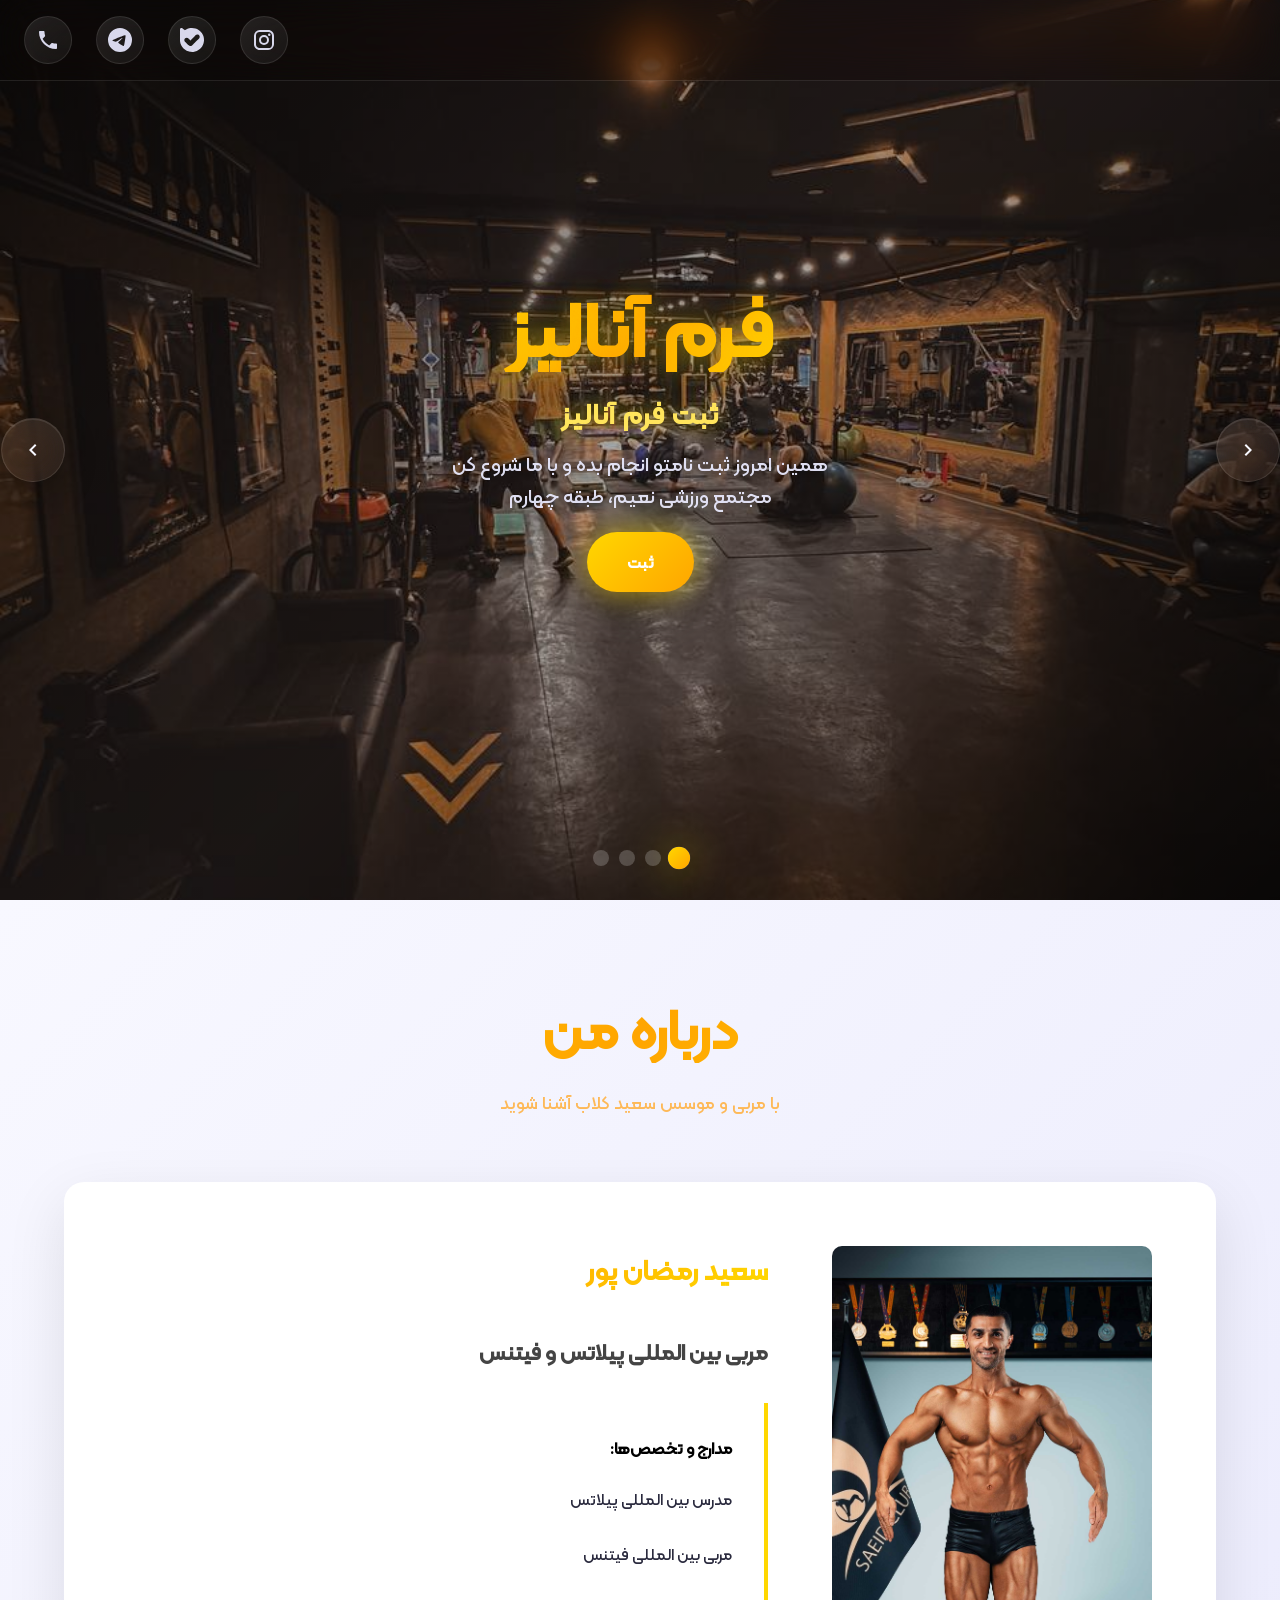
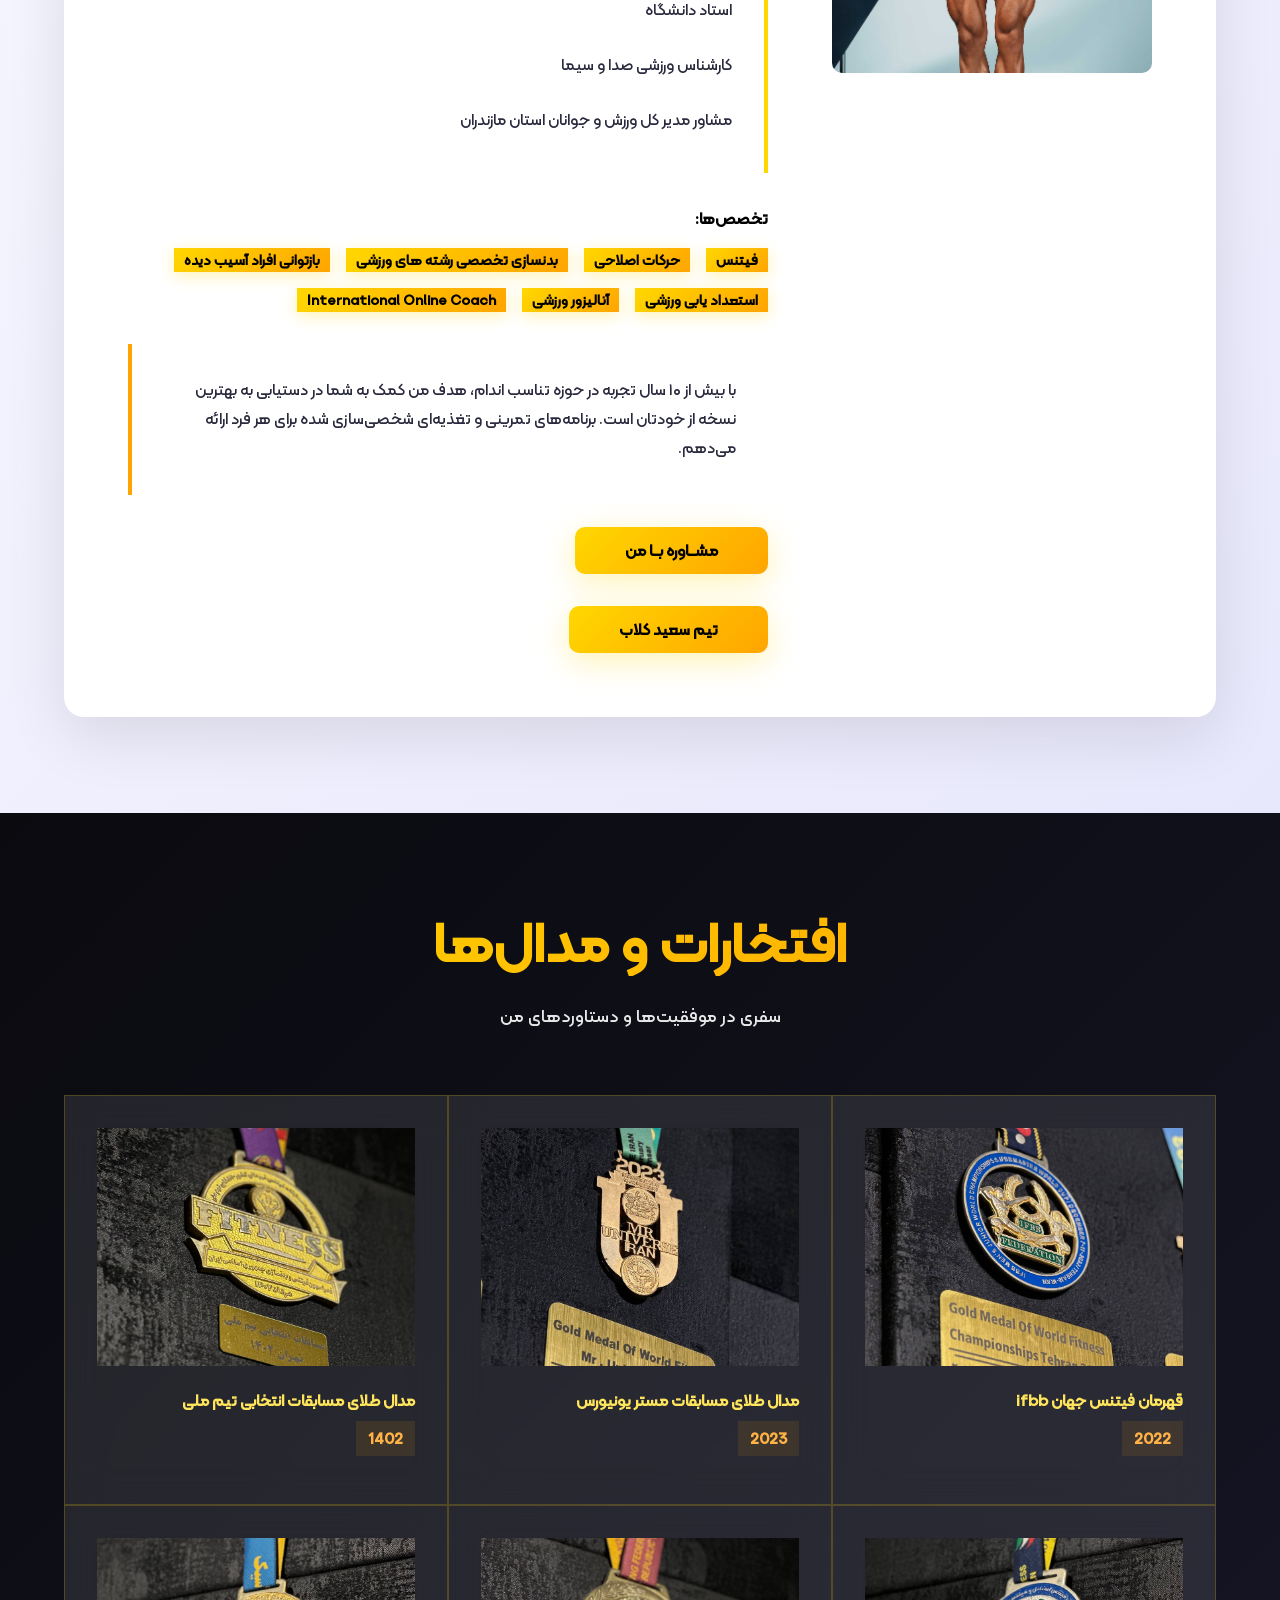
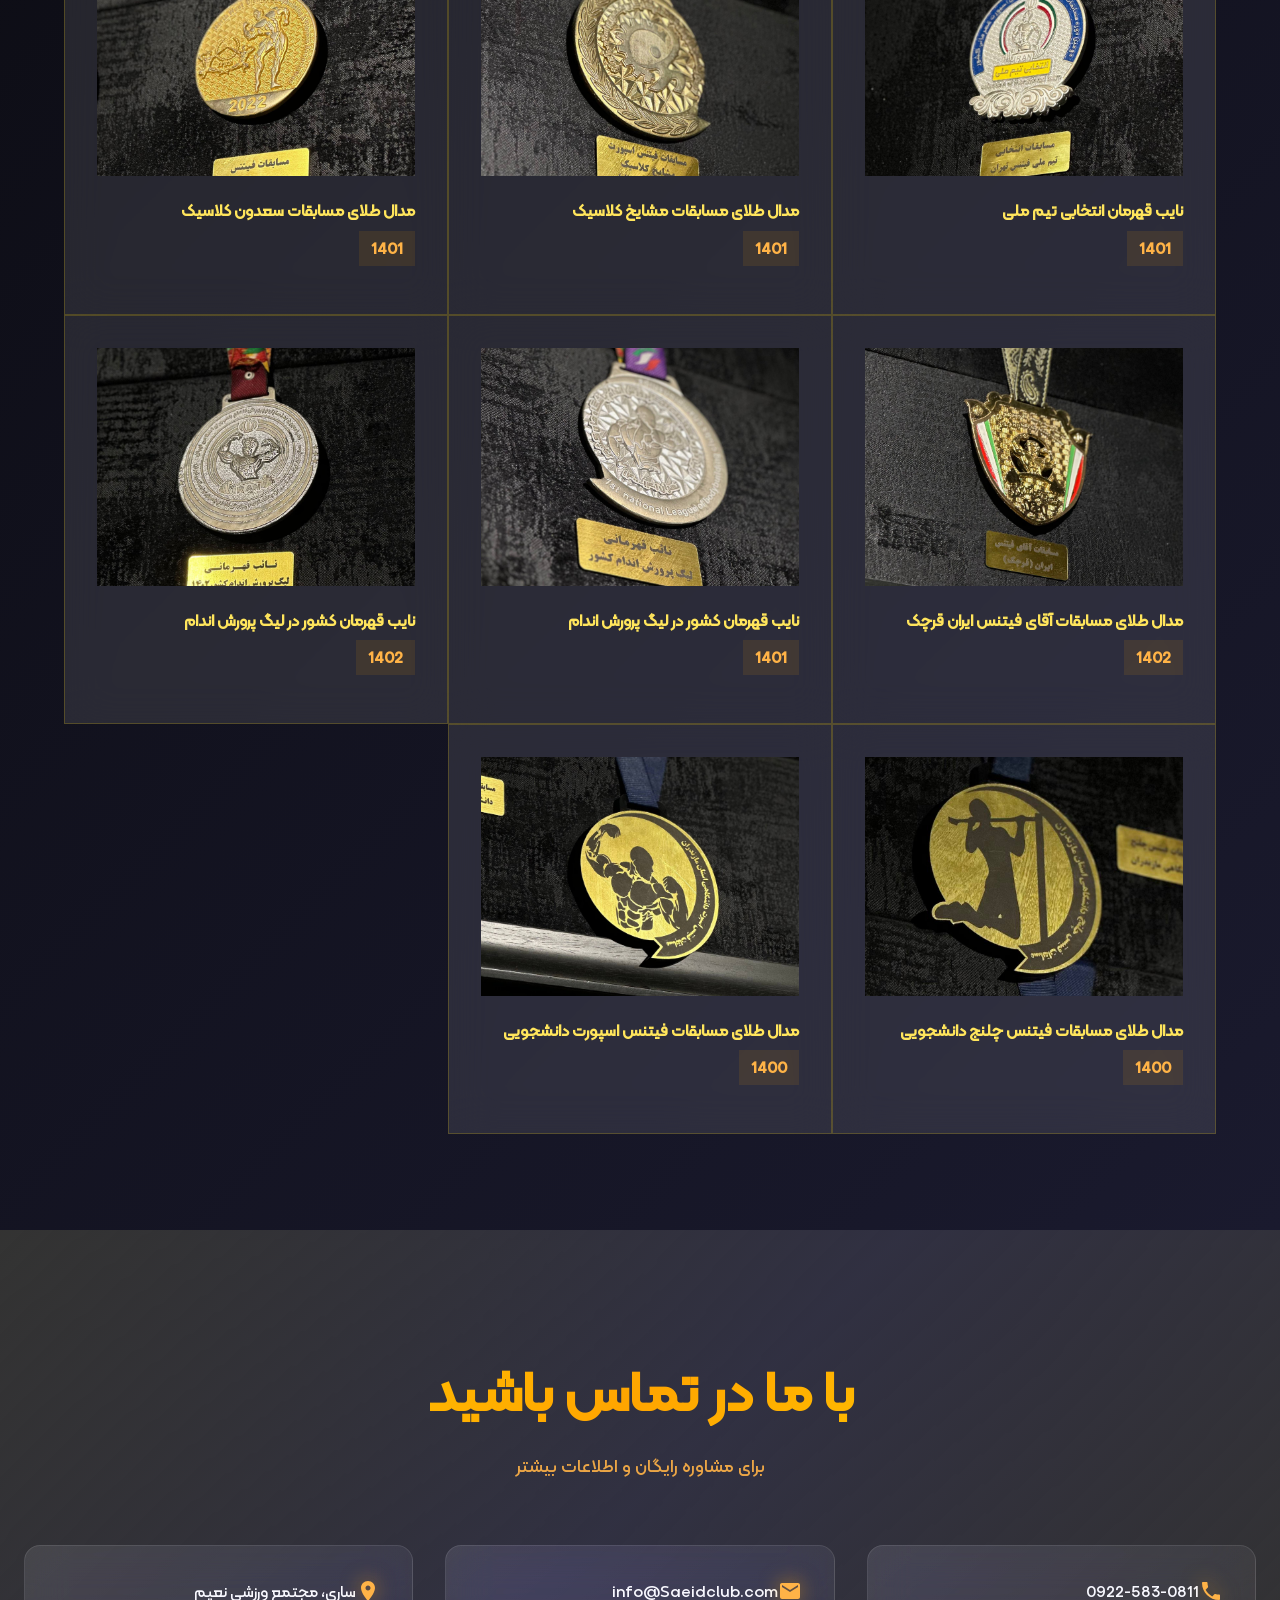
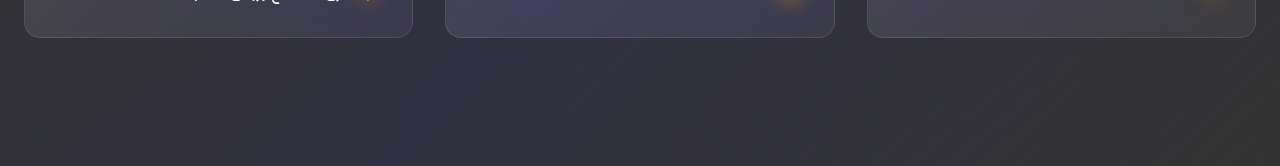
==== commit 02dc319a: "slide page update" ====
--- a/index.html
+++ b/index.html
@@ -109,7 +109,6 @@
             <button class="indicator" data-slide="1" aria-label="اسلاید دوم"></button>
             <button class="indicator" data-slide="2" aria-label="اسلاید سوم"></button>
             <button class="indicator" data-slide="3" aria-label="اسلاید چهارم"></button>
-            <button class="indicator" data-slide="4" aria-label="اسلاید پنجم"></button>
         </div>
     </section>
 
--- a/styles.css
+++ b/styles.css
@@ -687,7 +687,7 @@
     }
     
     .branch-description {
-        font-size: 14px;
+        font-size: 23px;
     }
     
     .contact-methods {
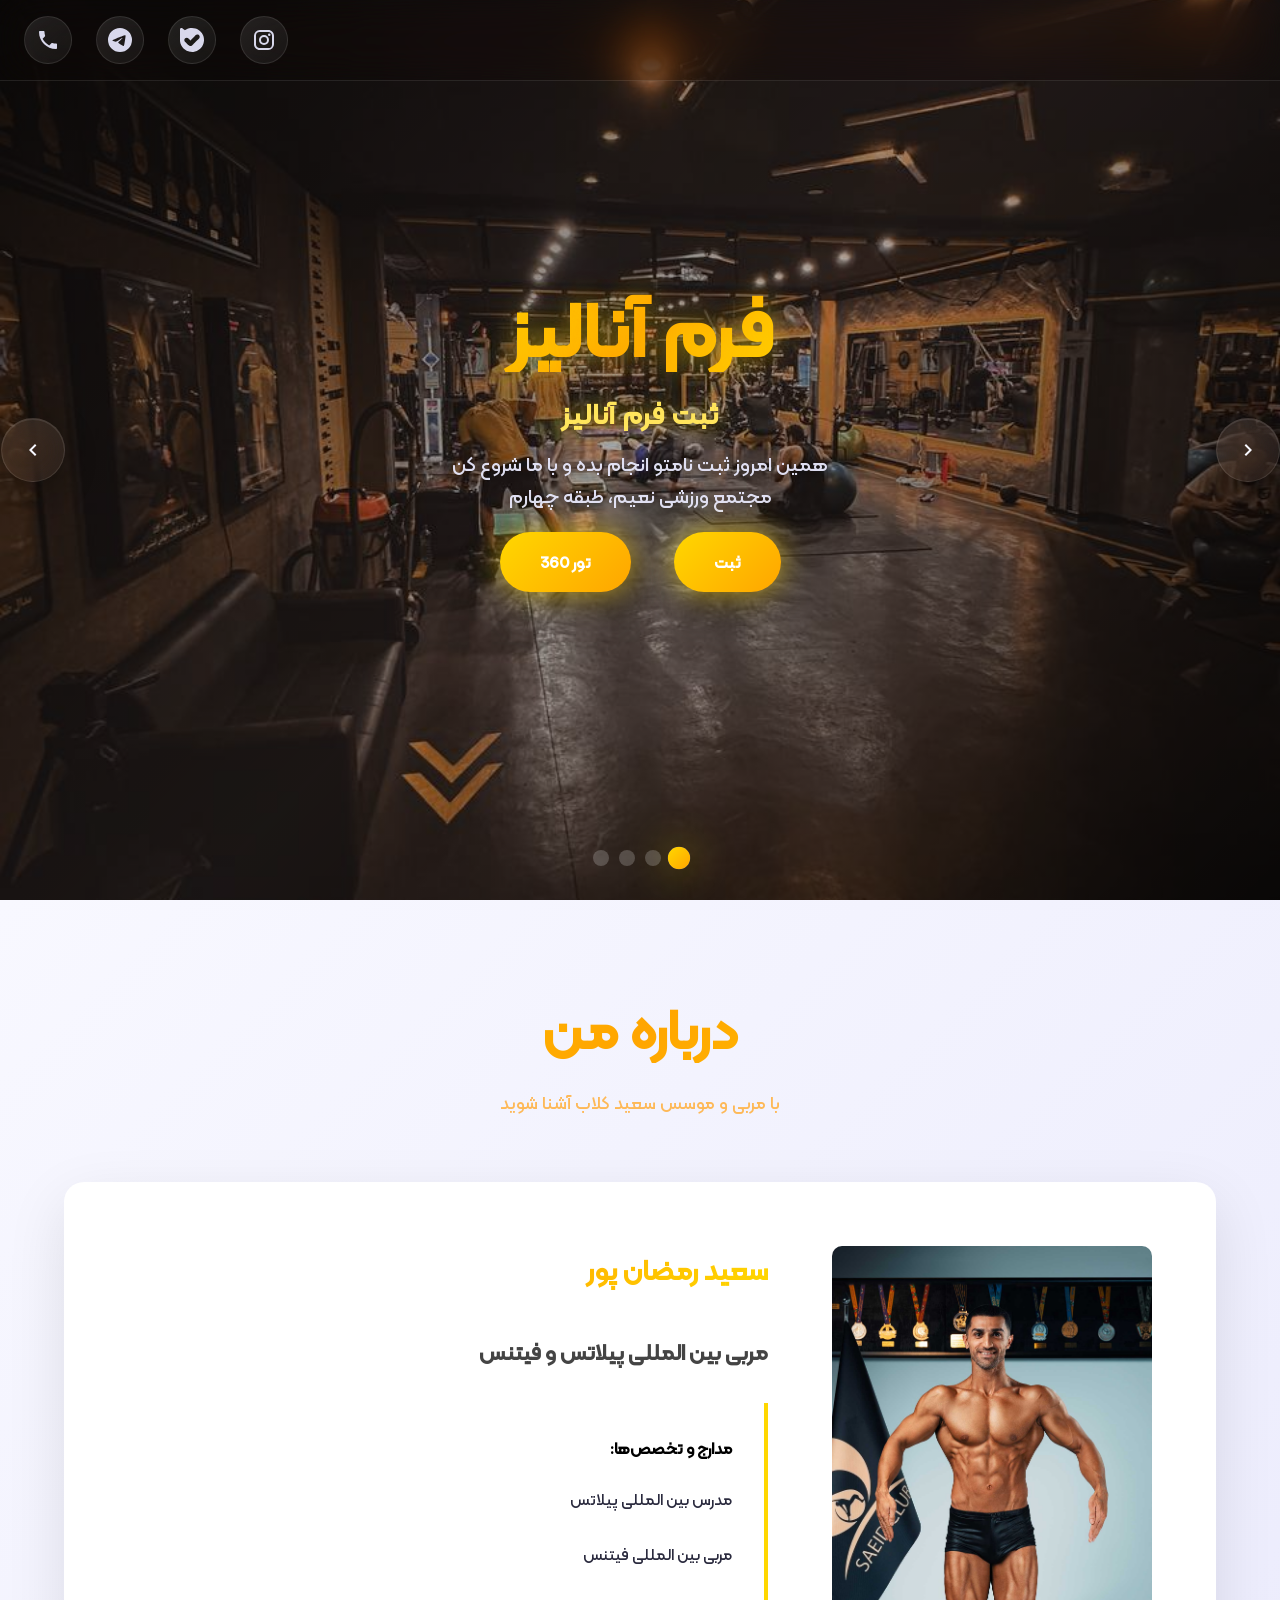
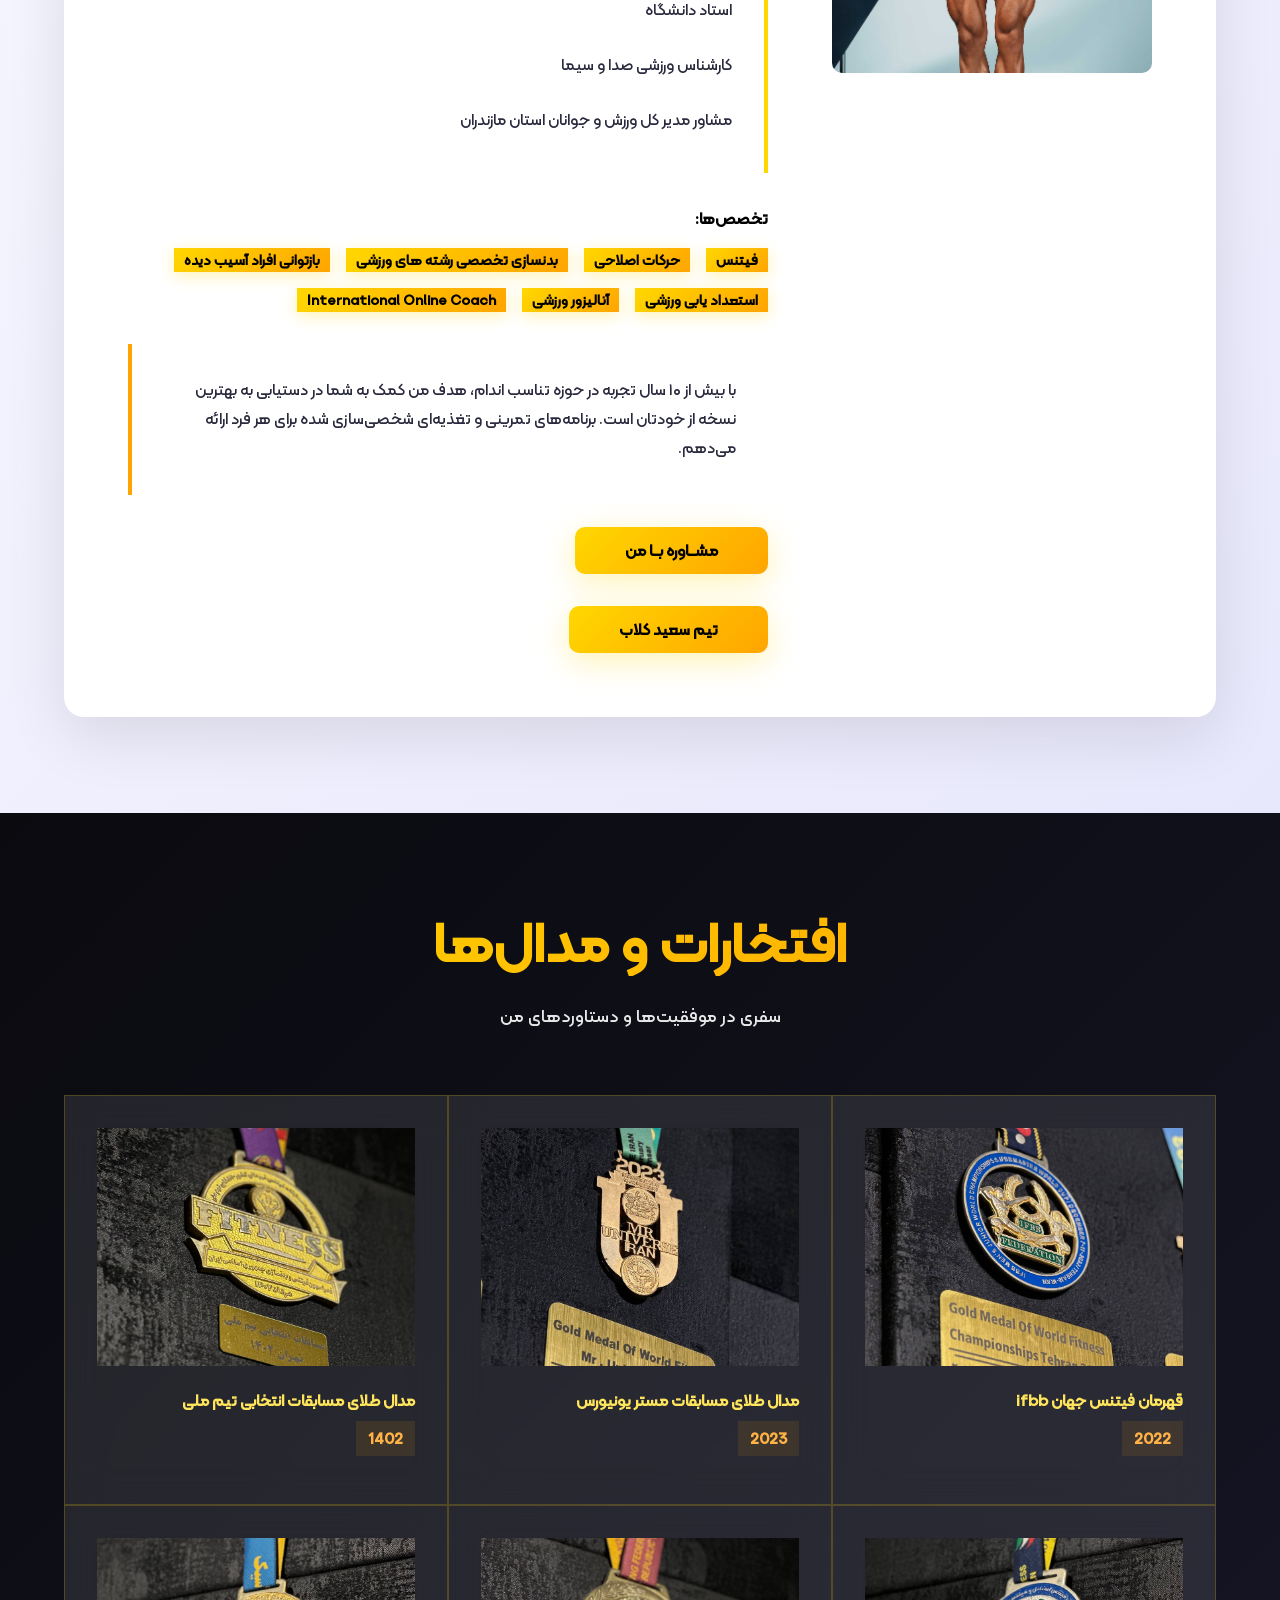
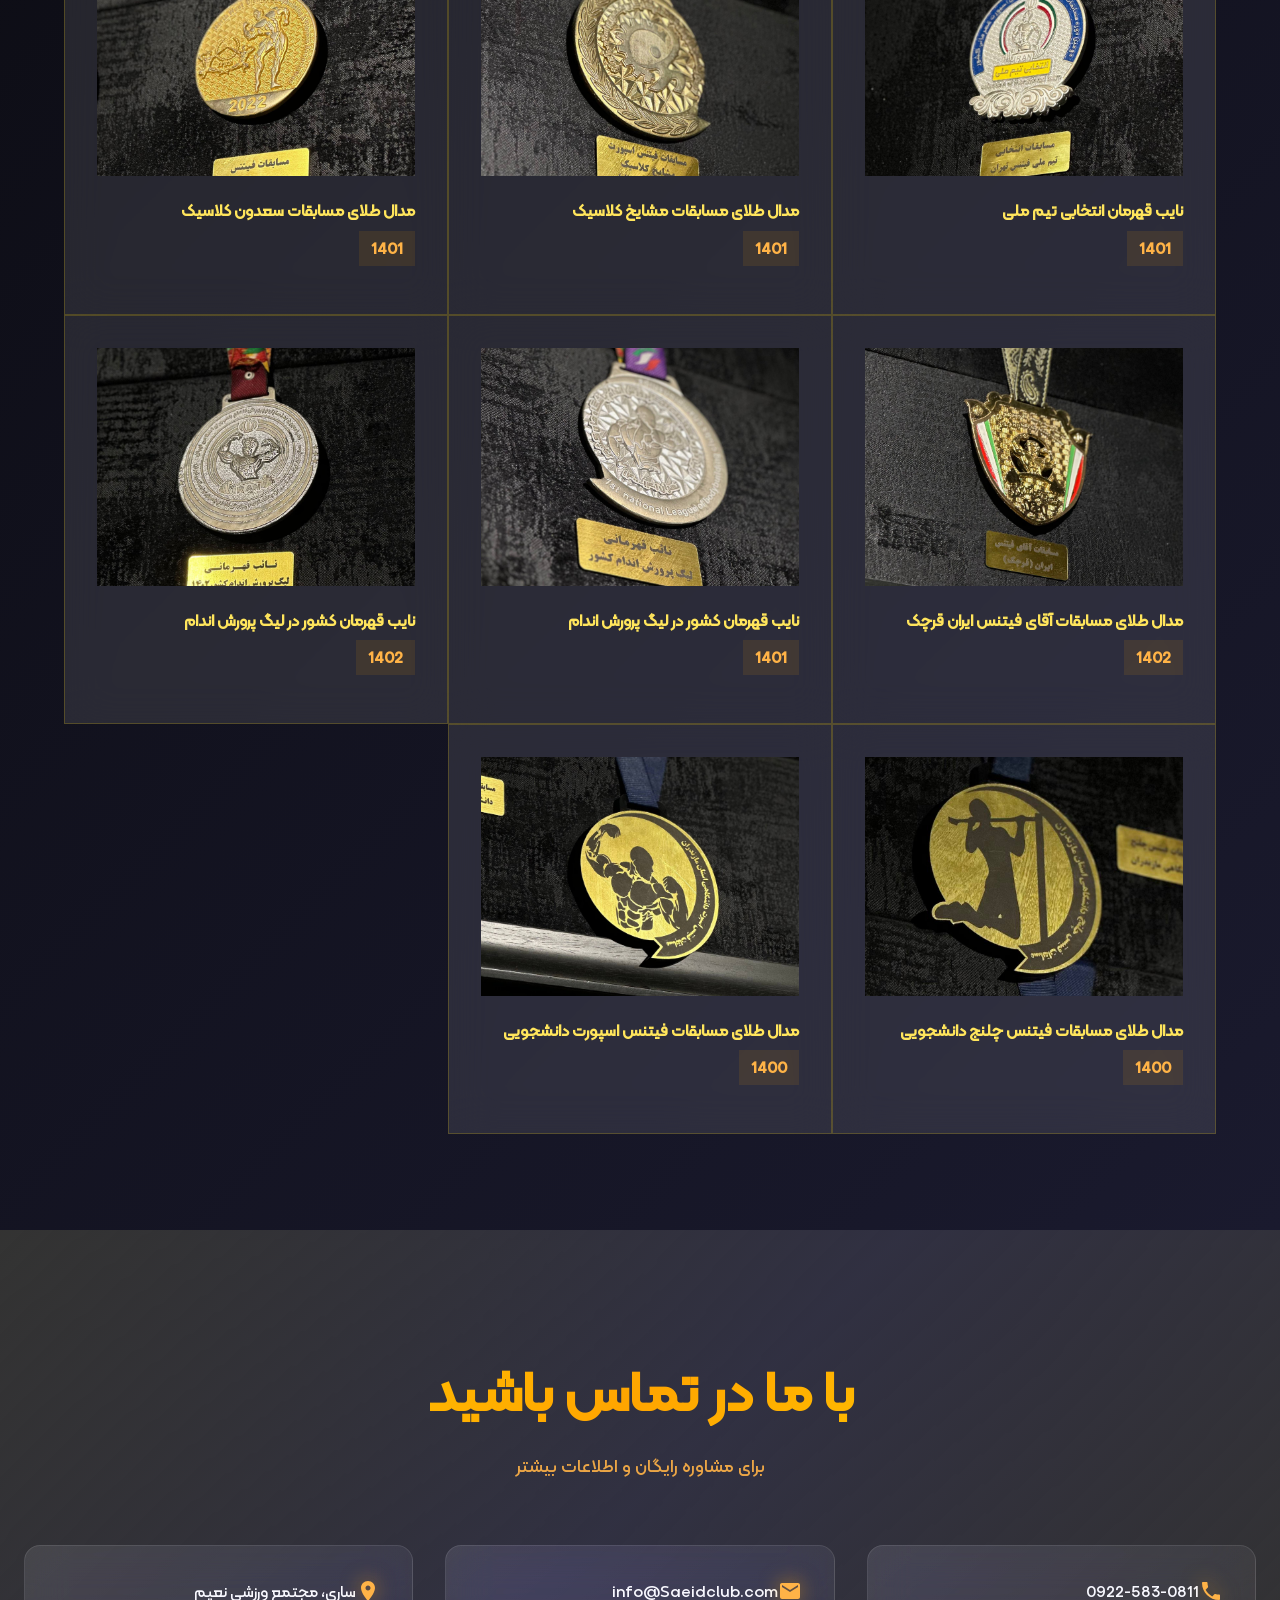
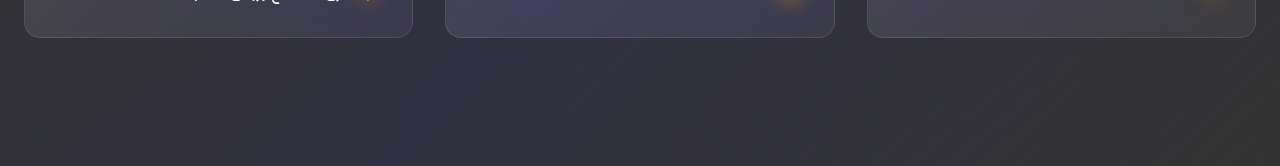
==== commit 36656efb: "360 Update" ====
--- a/index.html
+++ b/index.html
@@ -47,6 +47,7 @@
                     <h3 class="branch-name">ثبت فرم آنالیز</h3>
                     <p class="branch-description">همین امروز ثبت نامتو انجام بده و با ما شروع کن<br> مجتمع ورزشی نعیم، طبقه چهارم</p>
                     <a href="https://survey.porsline.ir/s/Pk8MEG0u"><button class="cta-button">ثبت</button></a>
+                    <a href="/360/index.html"><button class="cta-button">تور 360</button></a>
                 </div>
             </div>
 
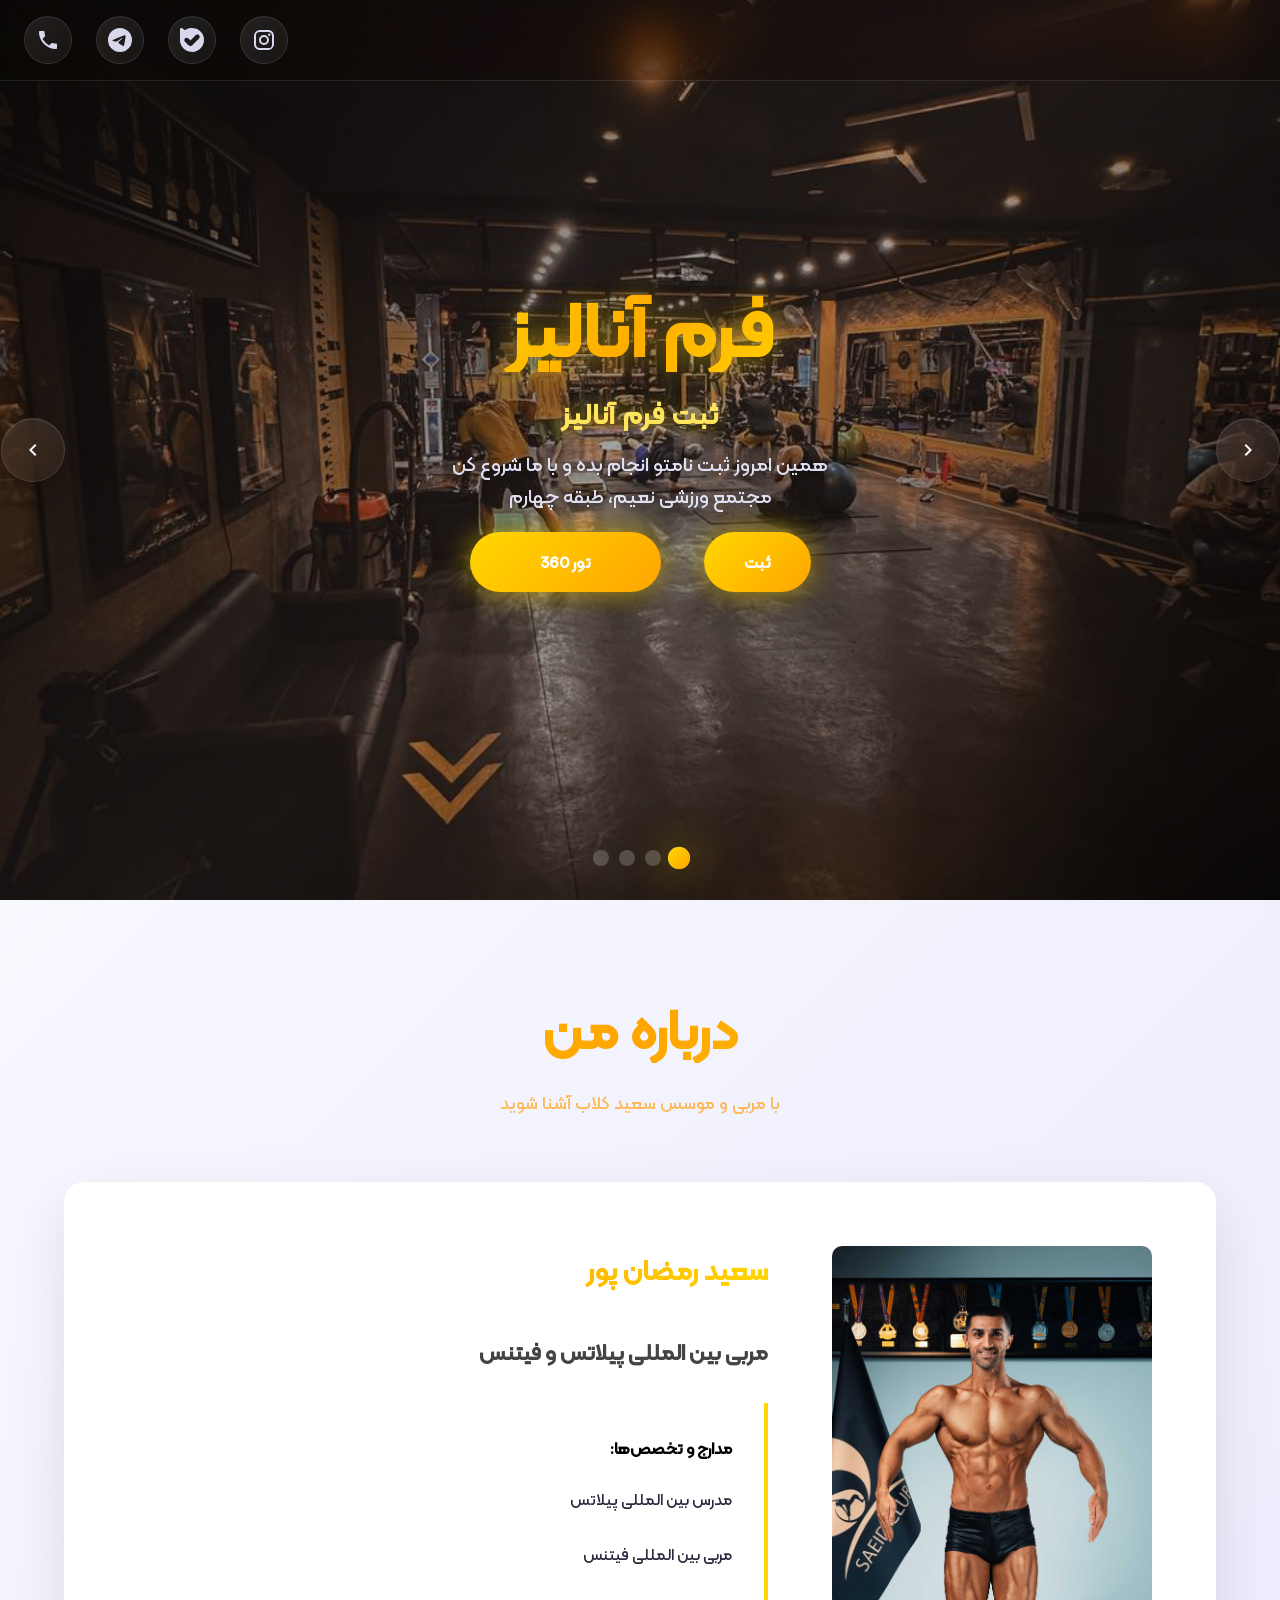
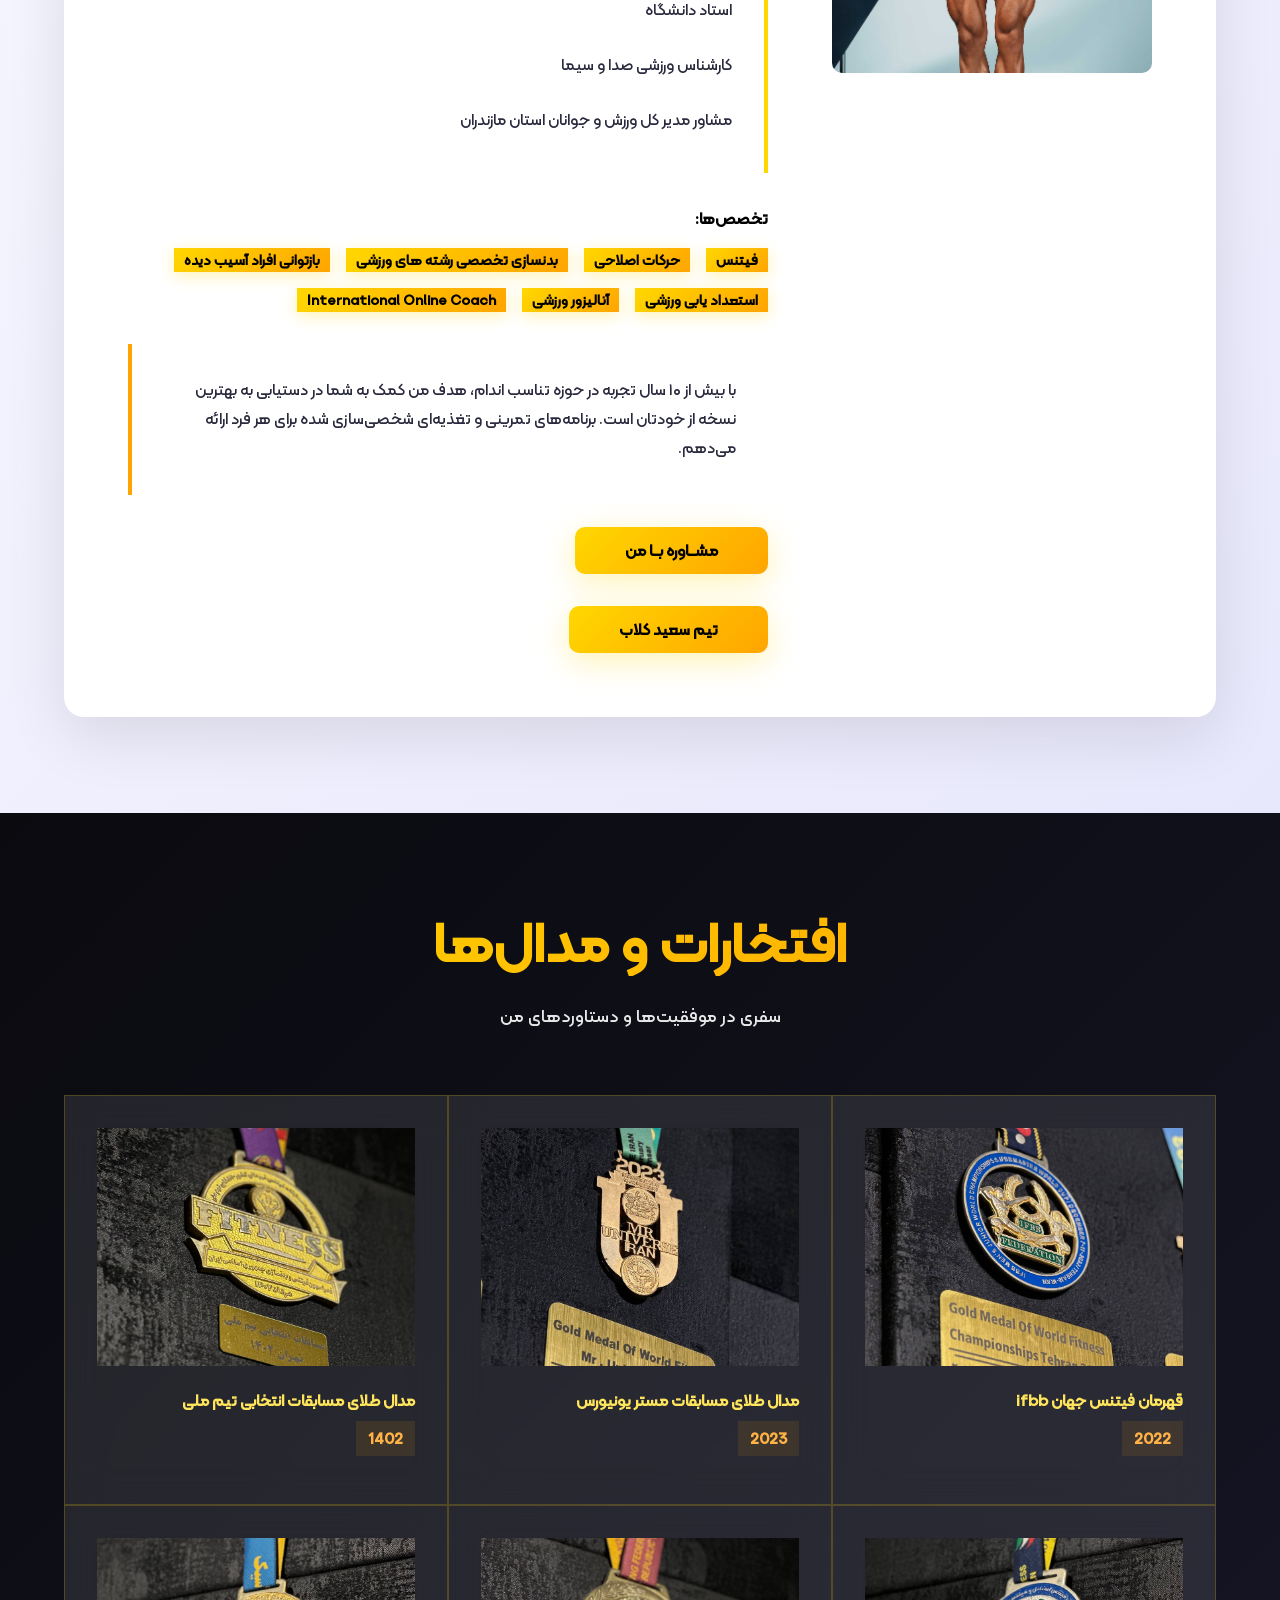
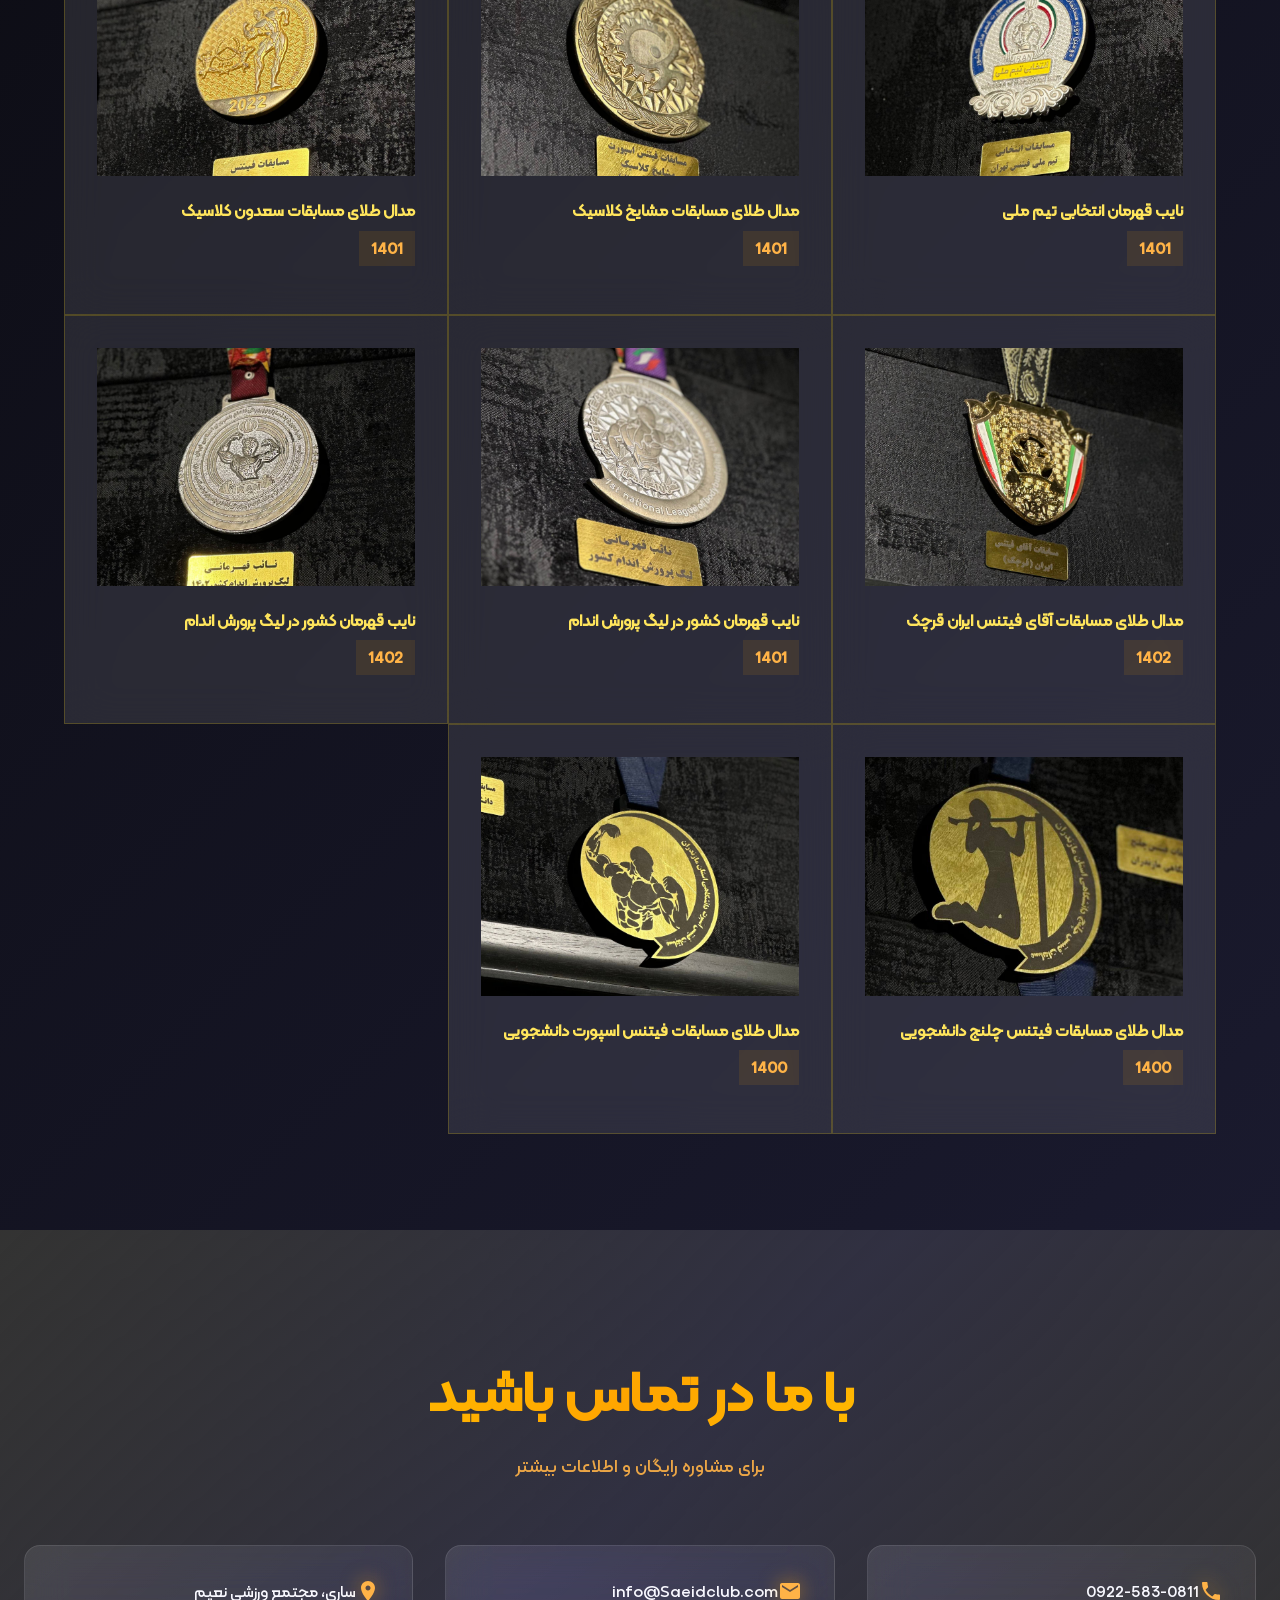
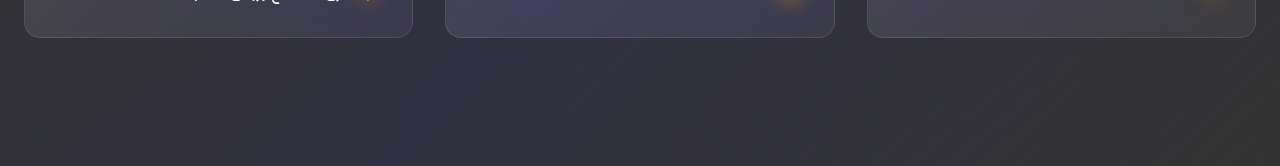
==== commit 92838422: "nothing" ====
--- a/index.html
+++ b/index.html
@@ -47,7 +47,7 @@
                     <h3 class="branch-name">ثبت فرم آنالیز</h3>
                     <p class="branch-description">همین امروز ثبت نامتو انجام بده و با ما شروع کن<br> مجتمع ورزشی نعیم، طبقه چهارم</p>
                     <a href="https://survey.porsline.ir/s/Pk8MEG0u"><button class="cta-button">ثبت</button></a>
-                    <a href="/360/index.html"><button class="cta-button">تور 360</button></a>
+                    <a href="/360/index.html"><button class="tour cta-button">تور 360</button></a>
                 </div>
             </div>
 
--- a/styles.css
+++ b/styles.css
@@ -1117,4 +1117,9 @@
     font-family: var(--font-display);
     margin: 0 auto;
     padding: 0 var(--spacing-24);
+}
+
+button.tour{
+    padding-right:70px ;
+    padding-left:70px ;
 }
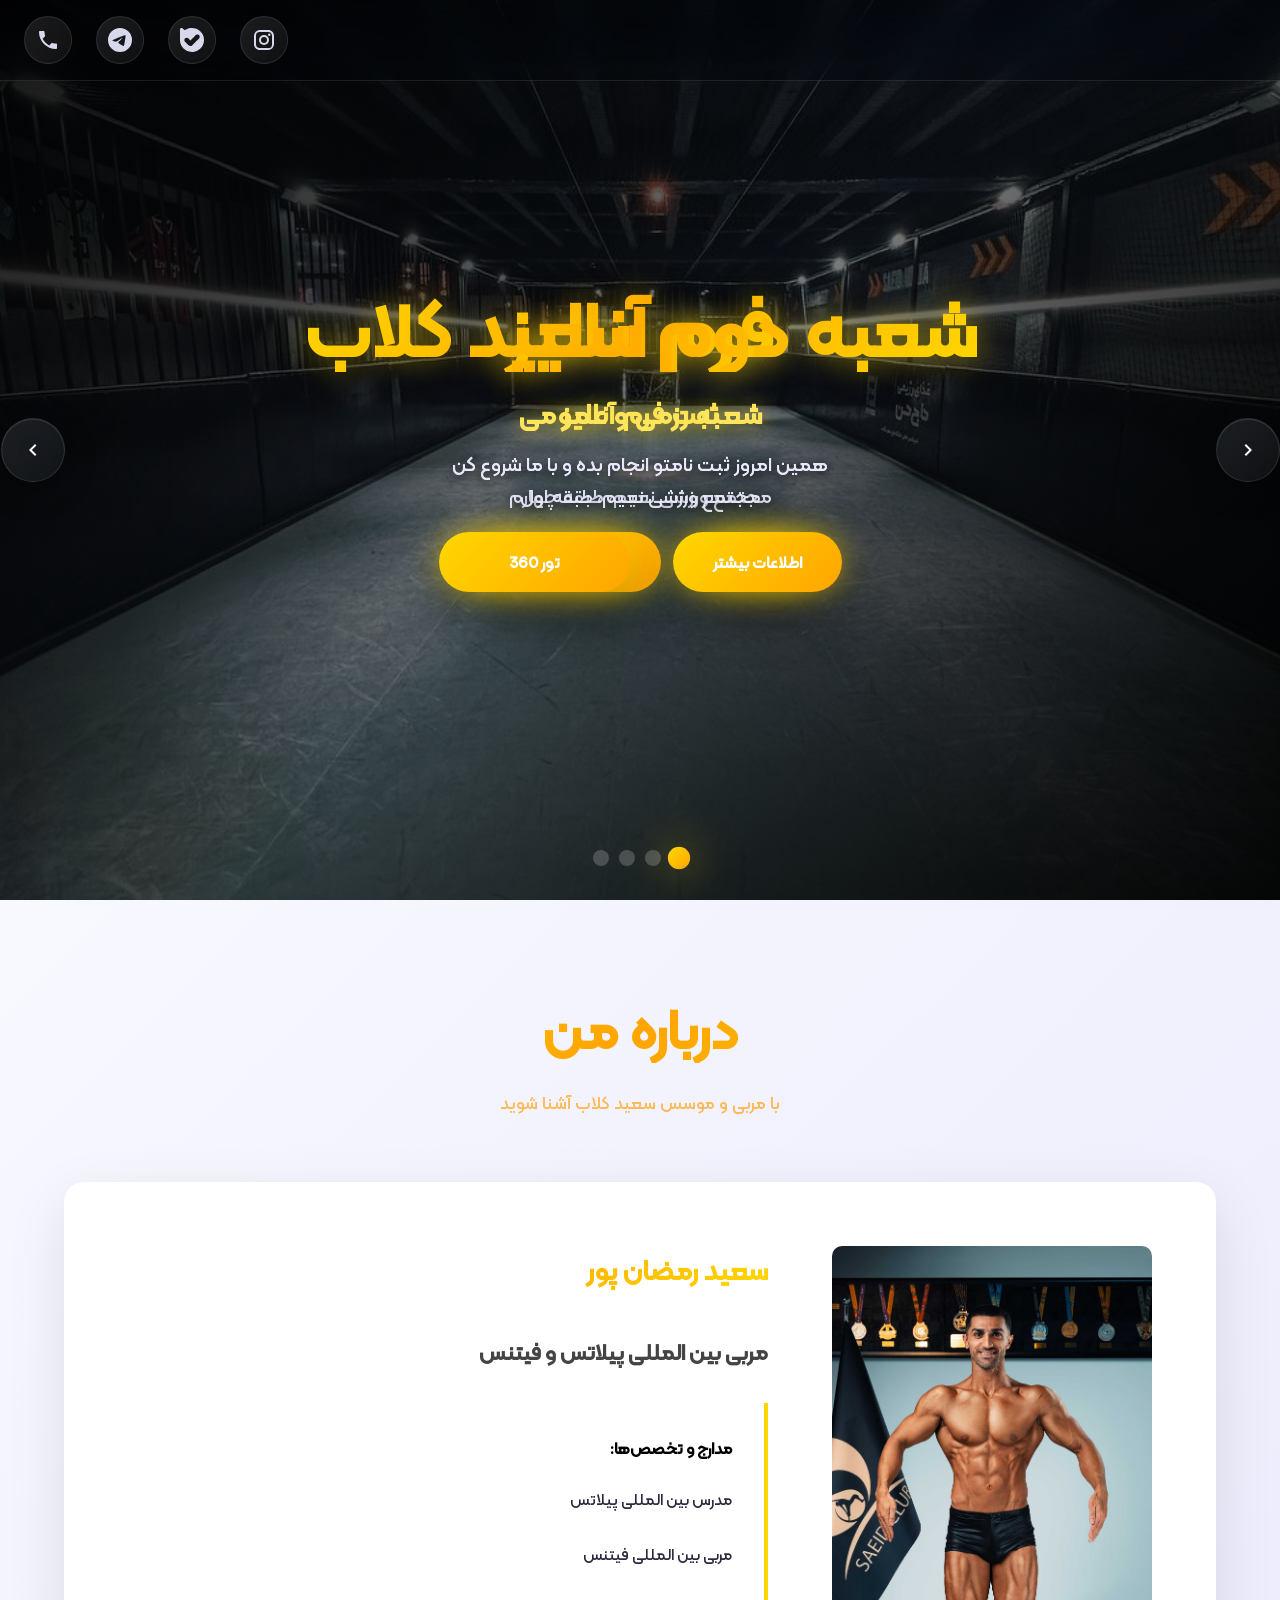
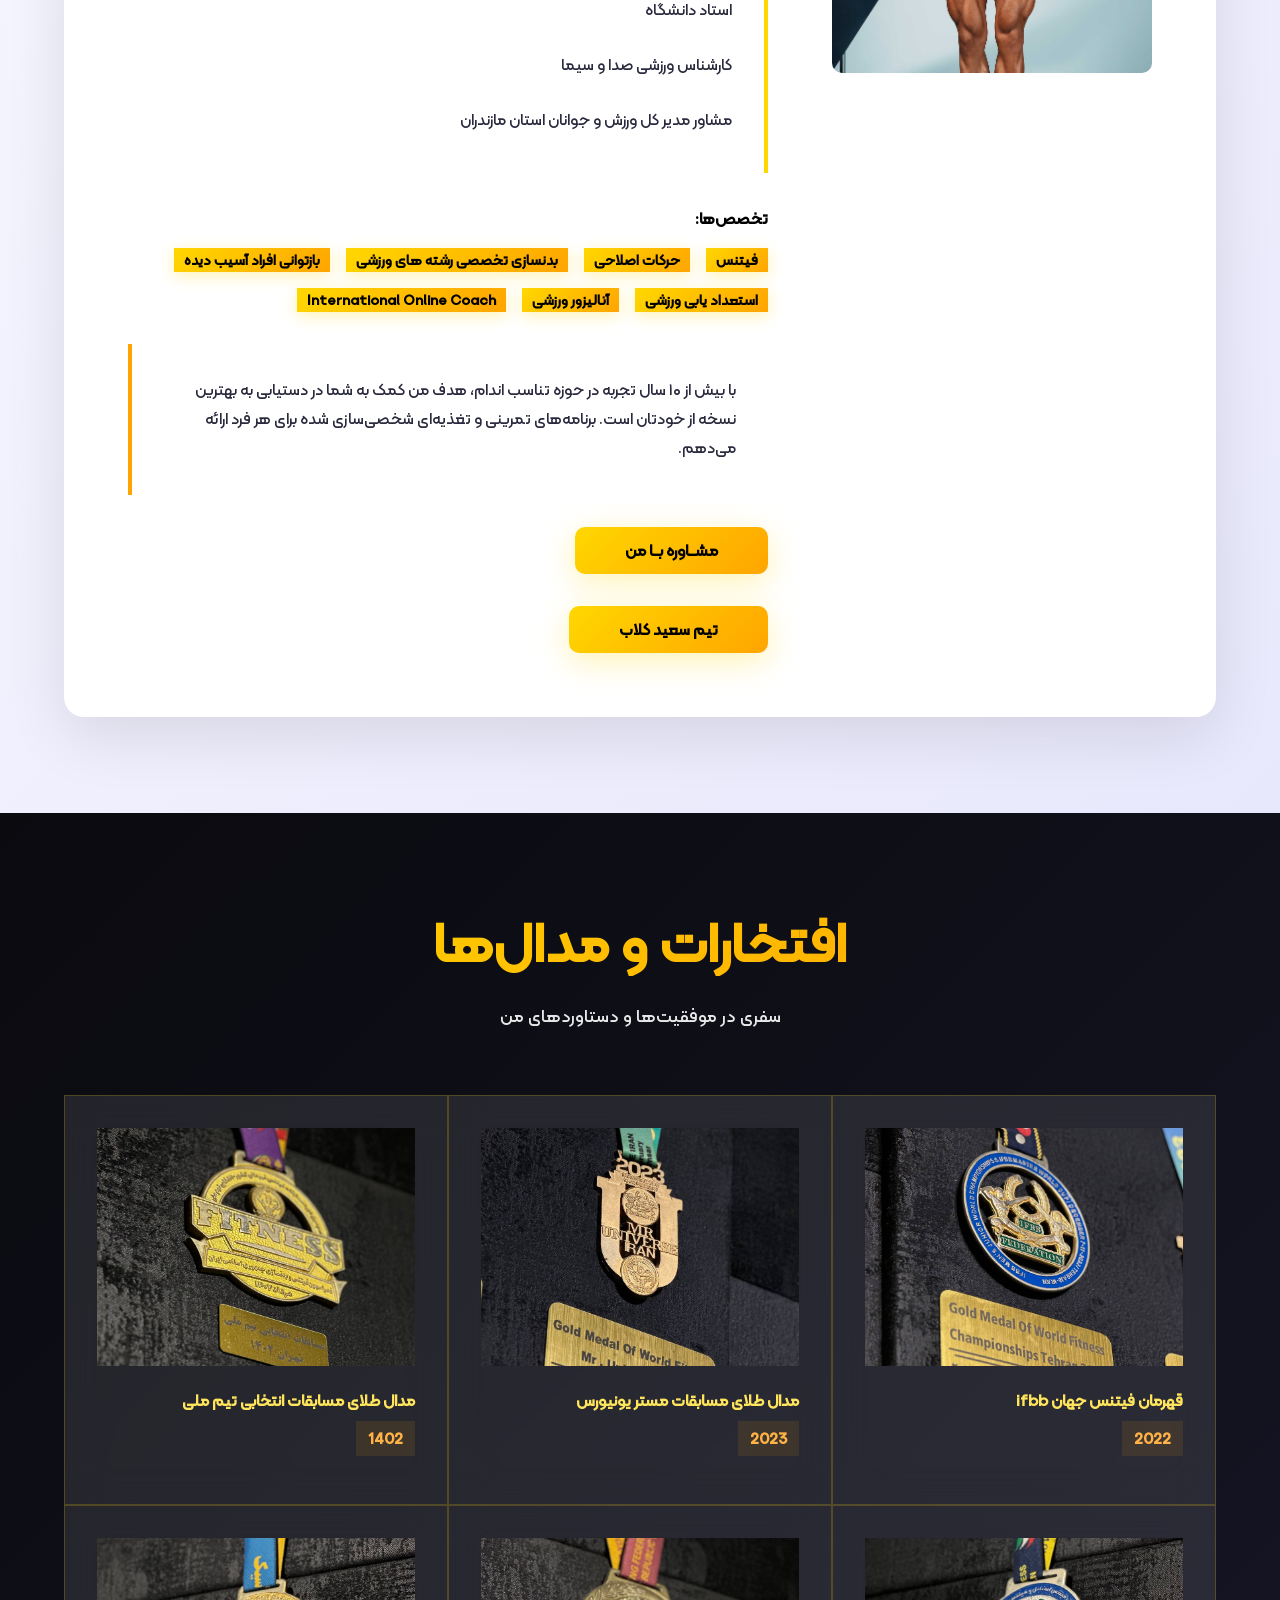
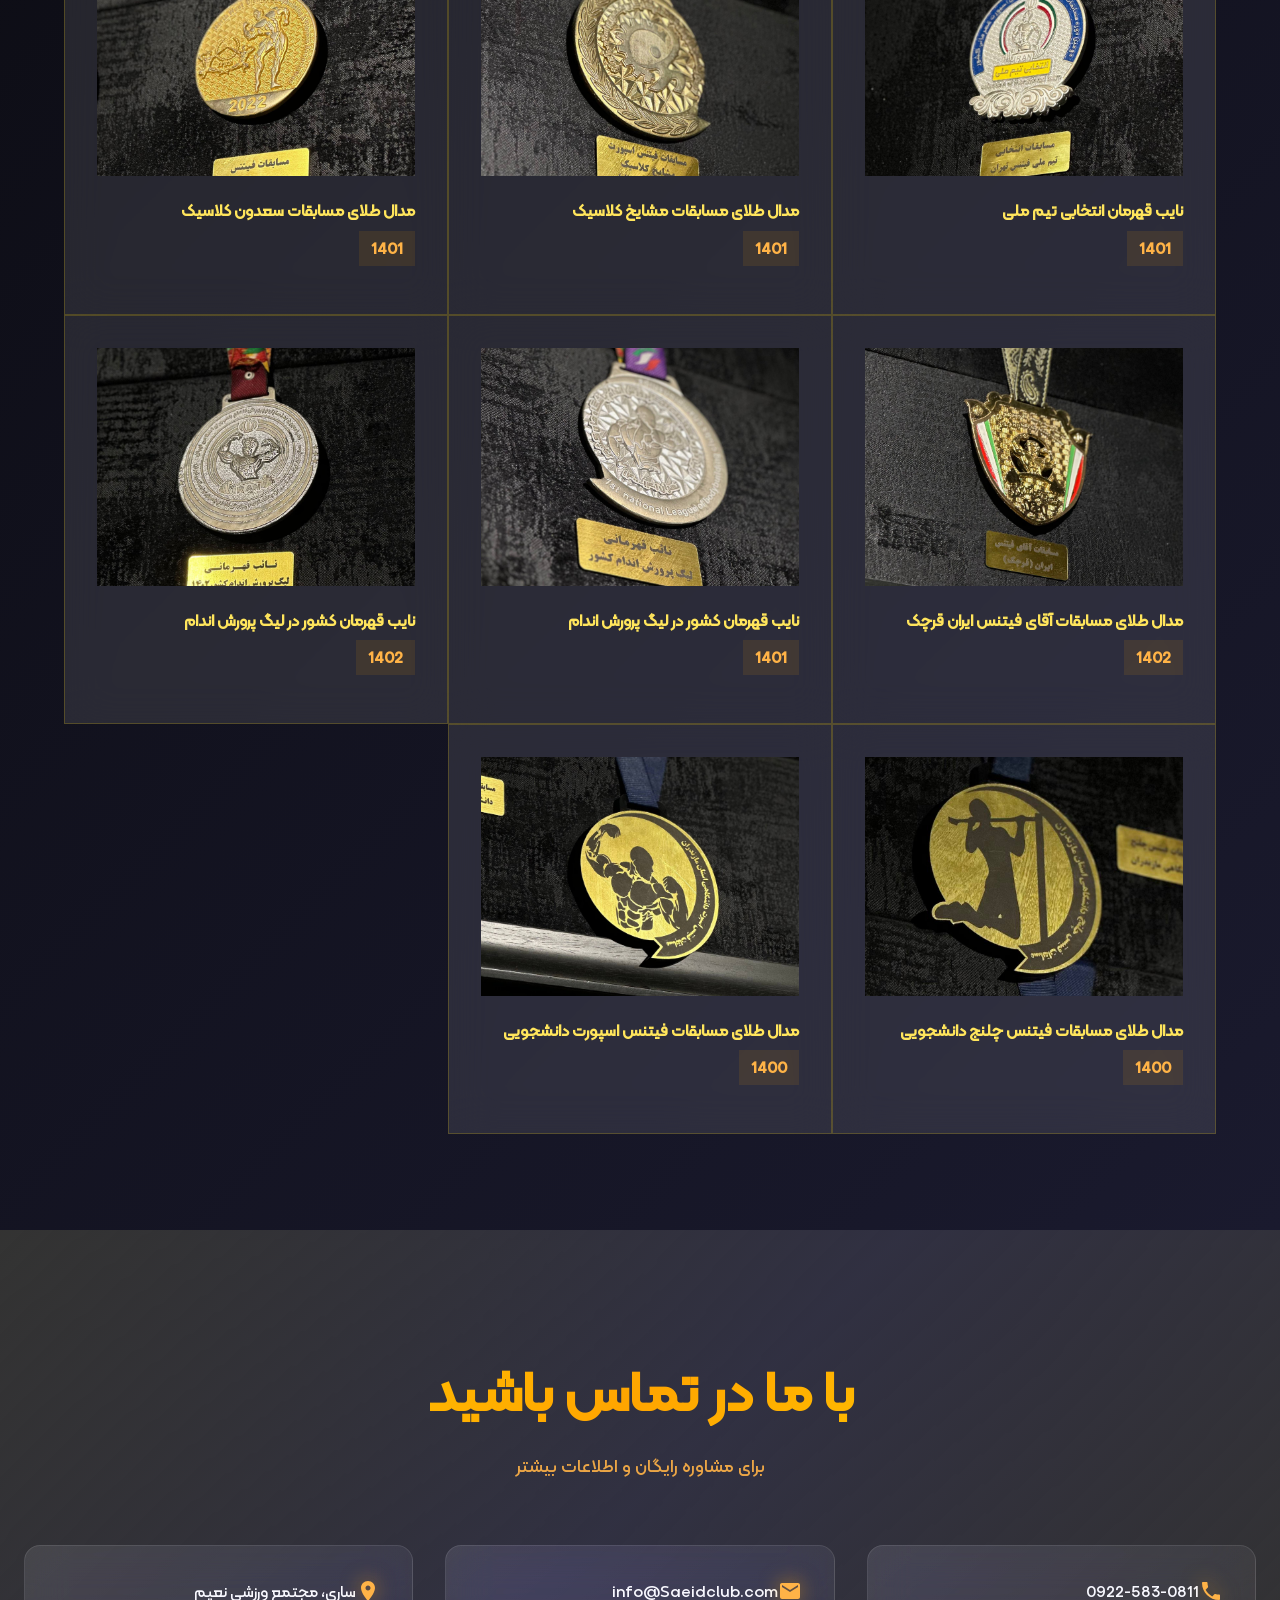
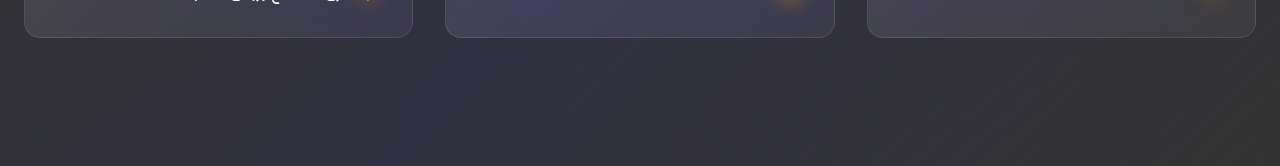
==== commit 1c05859b: "update" ====
--- a/index.html
+++ b/index.html
@@ -70,16 +70,18 @@
                     <a href="tel:+989225830811"><button class="cta-button"> اطلاعات بیشتر </button></a>
                 </div>
             </div>
-<!-- 
-            <div class="slide" style="background-image: url('./imgs/Slide/03.jpeg'), linear-gradient(135deg, rgba(255, 215, 0, 0.3) 0%, rgba(255, 165, 0, 0.3) 100%)">
-                <div class="slide-overlay"></div>
-                <div class="slide-content">
-                    <h1 class="main-title">سالن گل کوچیک (volta)</h1>
-                    <h3 class="branch-name">شعبه Volta</h3>
-                    <p class="branch-description">اولین سالن گل کوچیک در استان مازندران - 3 به 3 - دارای استاندارد های جهانی ولتا - فضای وارم آپ اختصاصی - برگزاری جشن های تولد ویژه پسران - برگزاری مسابفات گل کوچیک <br> مجتمع ورزشی نعیم، طبقه اول</p>
-                    <a href="tel:+989113539122"><button class="cta-button"> اطلاعات بیشتر </button></a>
-                </div>
-            </div> -->
+
+            <div class="slide active" style="background-image: url('./imgs/Slide/03.jpeg'), linear-gradient(135deg, rgba(255, 215, 0, 0.3) 0%, rgba(255, 165, 0, 0.3) 100%)">
+                <div class="slide-overlay"></div>
+                <div class="slide-content">
+                    <h1 class="main-title">شعبه دوم سعید کلاب</h1>
+                    <h3 class="branch-name">شعبه رزمی و عمومی</h3>
+                    <p class="branch-description">همین امروز ثبت نامتو انجام بده و با ما شروع کن<br> مجتمع ورزشی نعیم، طبقه اول</p>
+                    <a href="tel:+9225830811"><button class="cta-button">اطلاعات بیشتر</button></a>
+                    <a href="/360-2/index.html"><button class="tour cta-button">تور 360</button></a>
+                </div>
+            </div>
+
 
             <div class="slide" style="background-image: url('./imgs/Slide/04.jpeg'), linear-gradient(135deg, rgba(255, 165, 0, 0.3) 0%, rgba(255, 215, 0, 0.3) 100%)">
                 <div class="slide-overlay"></div>
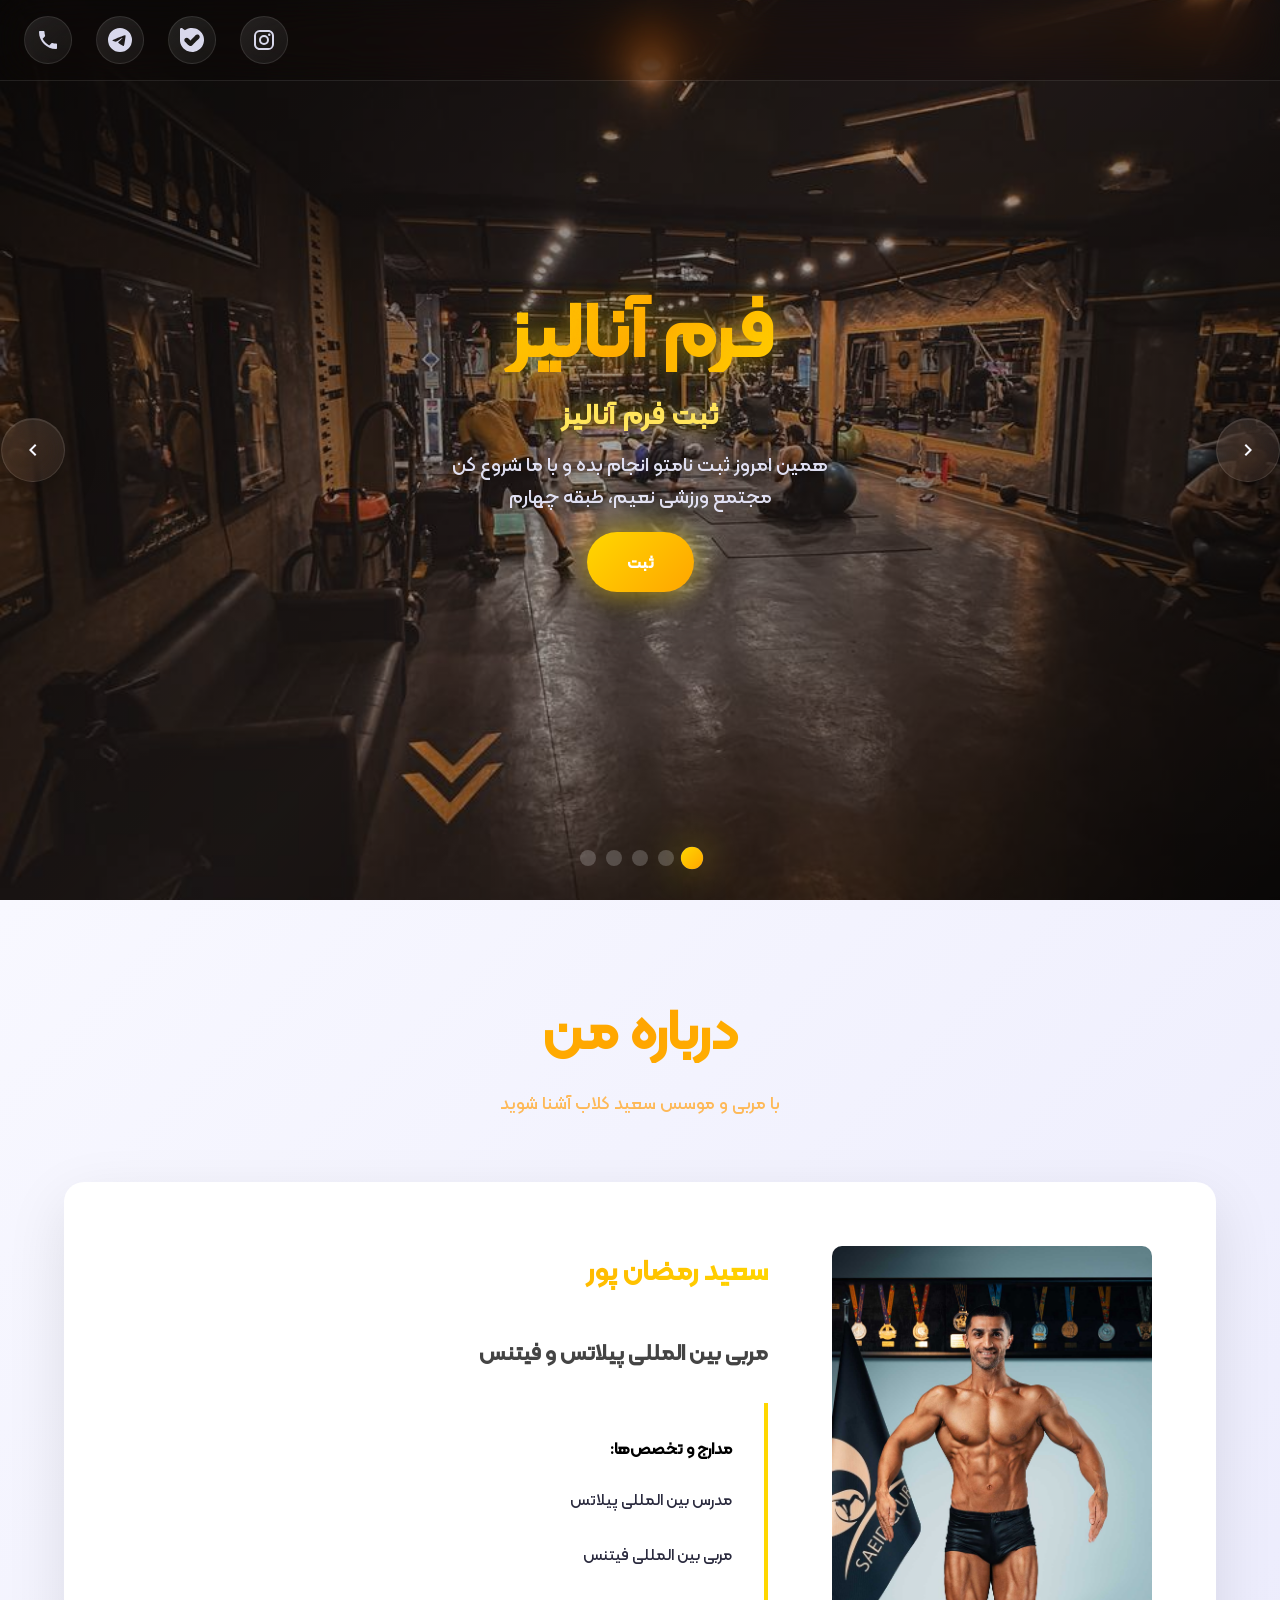
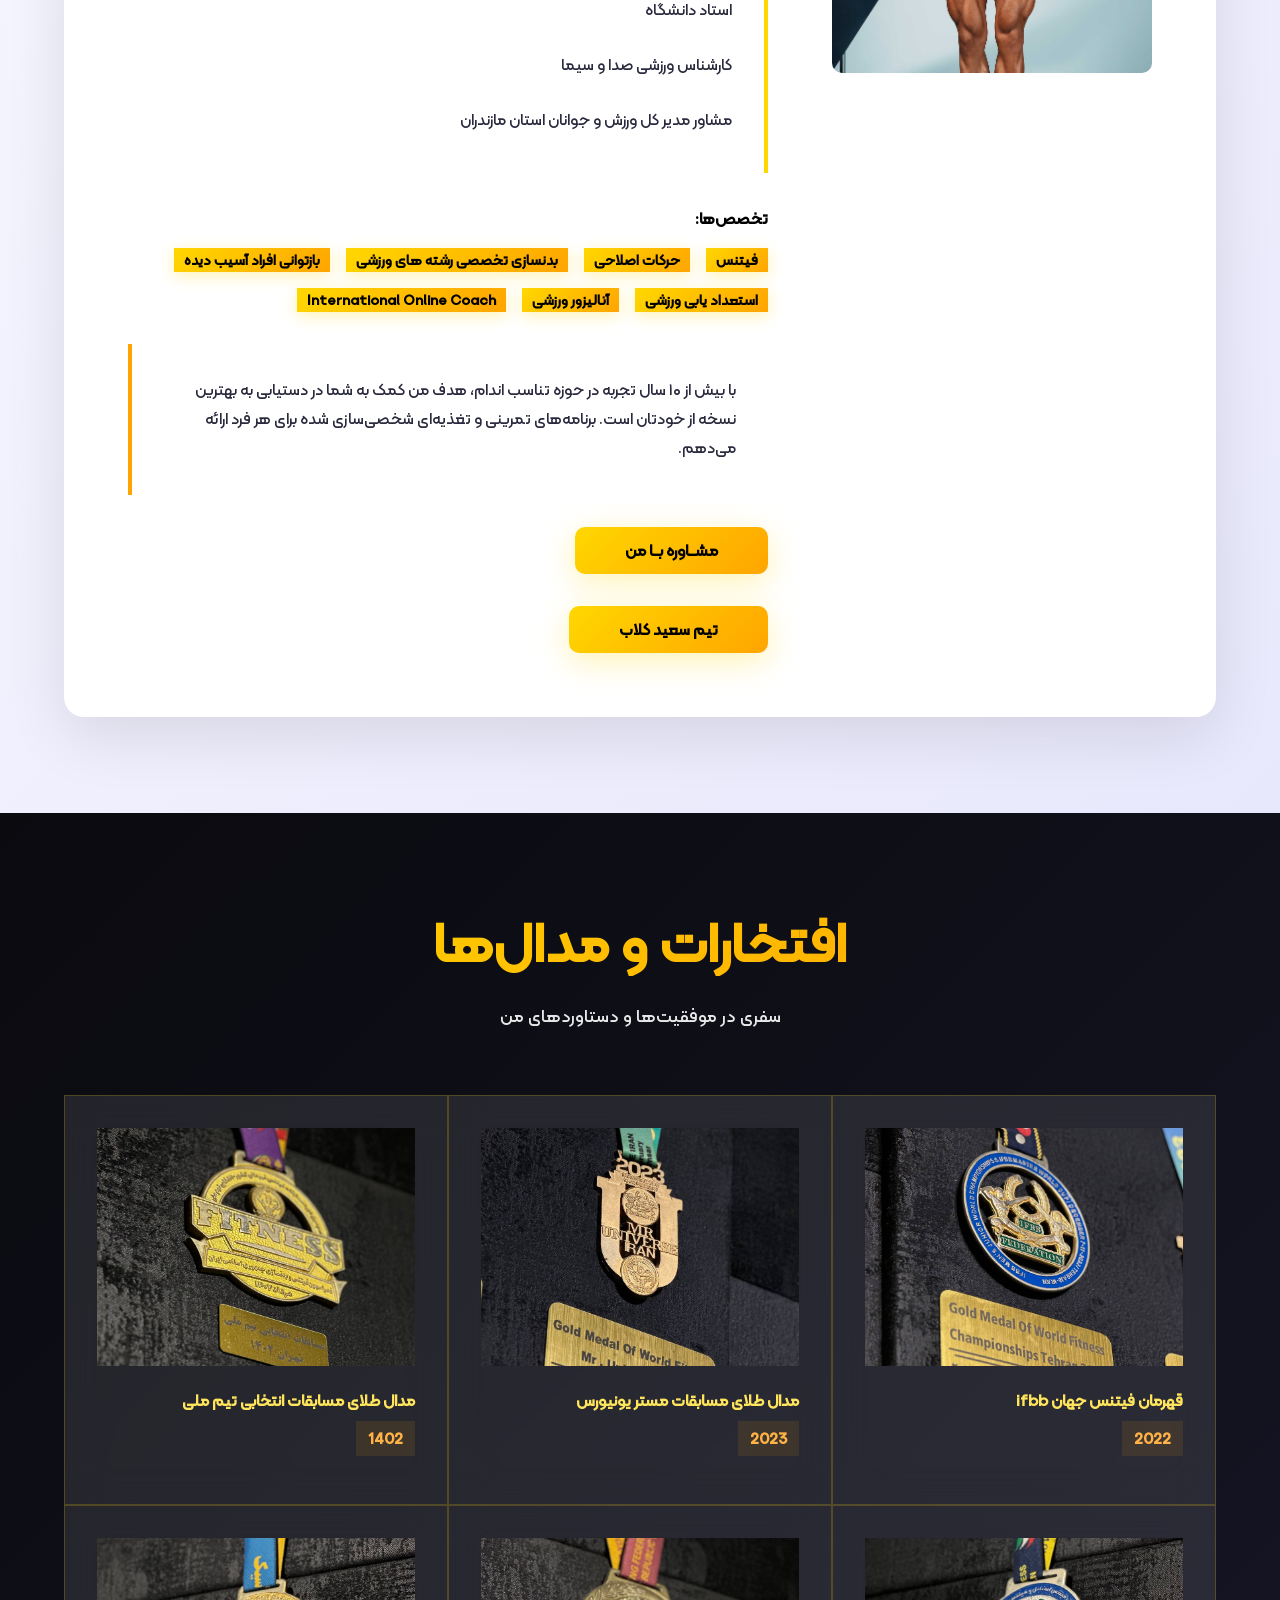
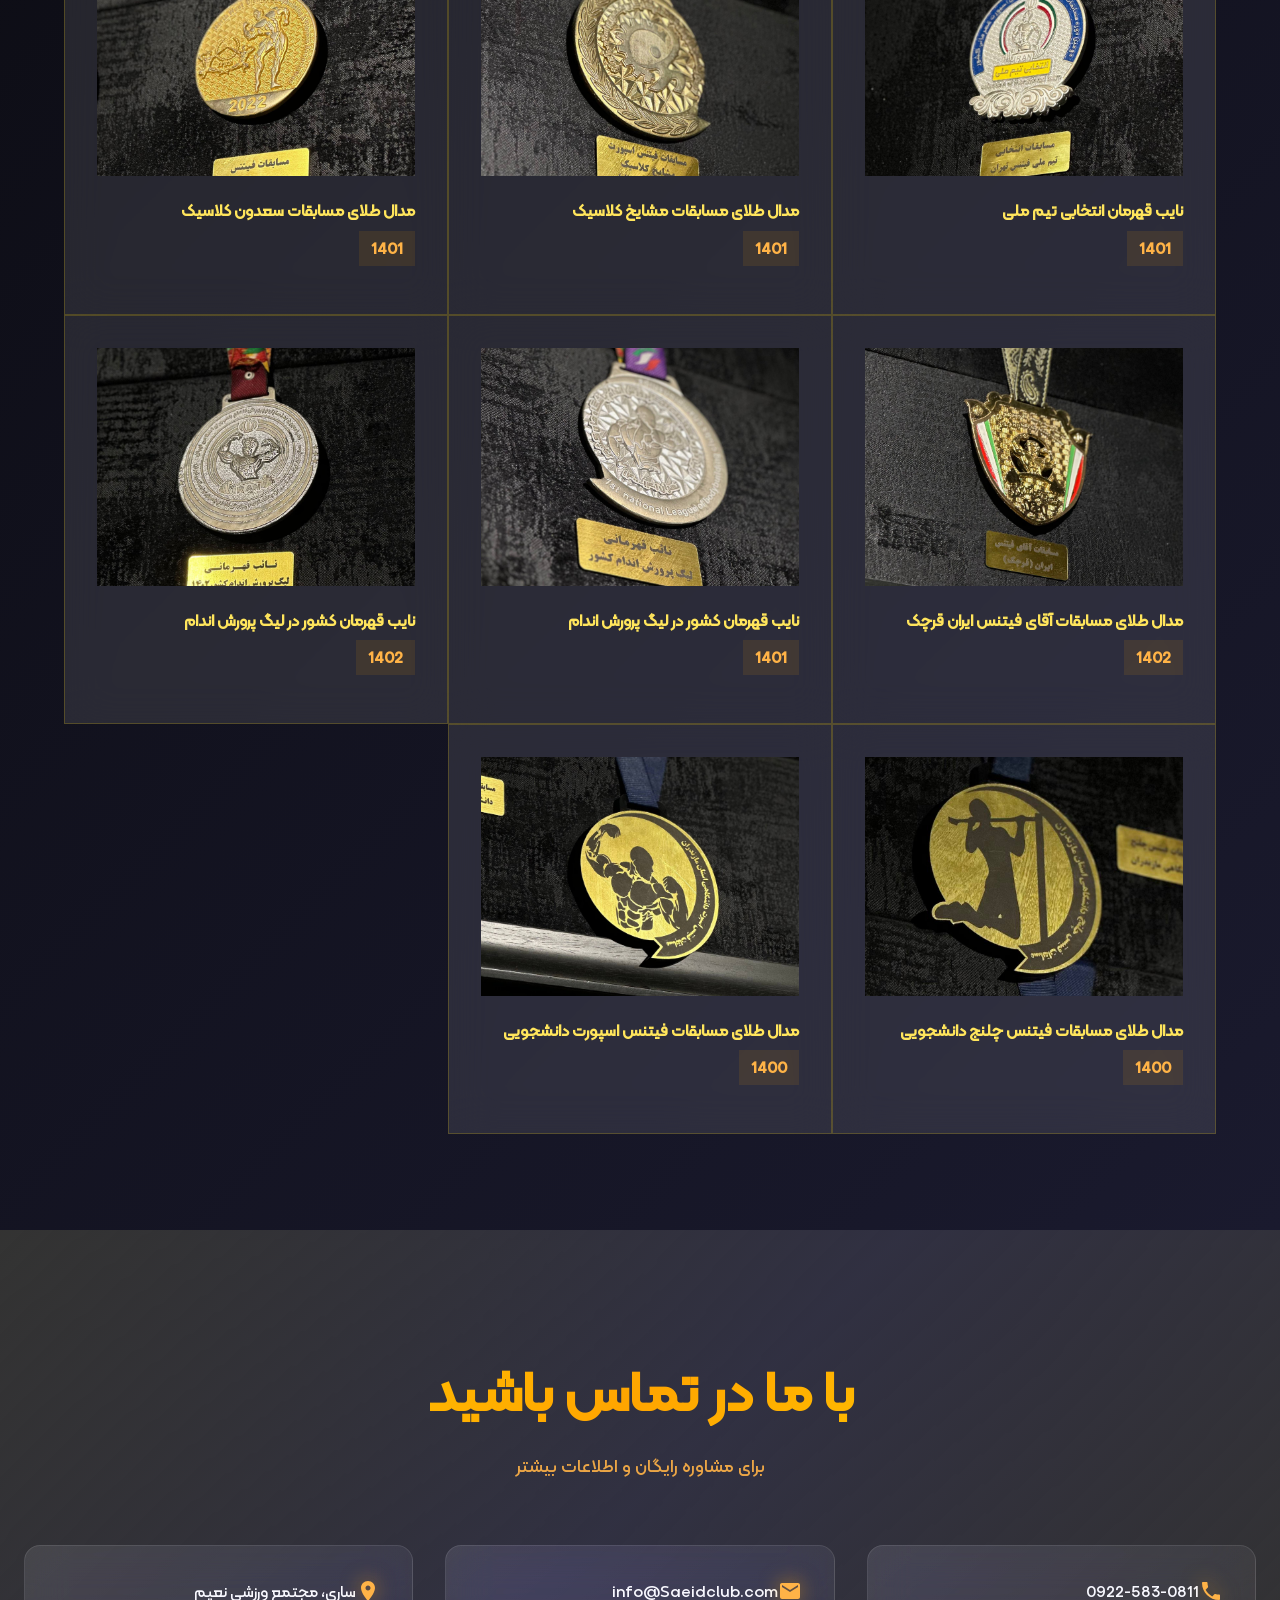
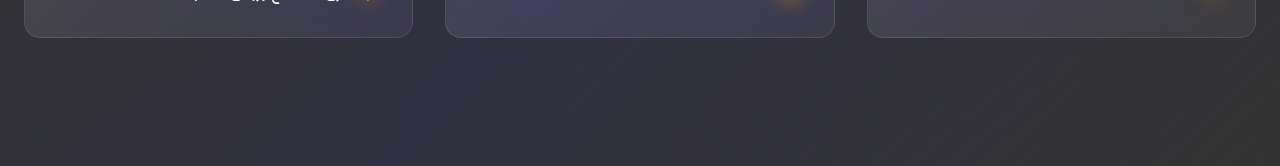
==== commit b7f4da4c: "final update" ====
--- a/index.html
+++ b/index.html
@@ -47,7 +47,6 @@
                     <h3 class="branch-name">ثبت فرم آنالیز</h3>
                     <p class="branch-description">همین امروز ثبت نامتو انجام بده و با ما شروع کن<br> مجتمع ورزشی نعیم، طبقه چهارم</p>
                     <a href="https://survey.porsline.ir/s/Pk8MEG0u"><button class="cta-button">ثبت</button></a>
-                    <a href="/360/index.html"><button class="tour cta-button">تور 360</button></a>
                 </div>
             </div>
 
@@ -58,6 +57,7 @@
                     <h3 class="branch-name">شعبه VIP</h3>
                     <p class="branch-description">حرکات اصلاحی - بدنسازی تخصصی رشته های ورزشی - استعداد یابی ورزشی - ورزش مخصوص سالمندان - بازتوانی افراد با آسیب های اسکلتی عضلانی<br> مجتمع ورزشی نعیم، طبقه چهارم</p>
                     <a href="tel:+989225830811"><button class="cta-button"> اطلاعات بیشتر </button></a>
+                    <a href="/360/index.html"><button class="tour cta-button">تور 360</button></a>
                 </div>
             </div>
 
@@ -71,17 +71,16 @@
                 </div>
             </div>
 
-            <div class="slide active" style="background-image: url('./imgs/Slide/03.jpeg'), linear-gradient(135deg, rgba(255, 215, 0, 0.3) 0%, rgba(255, 165, 0, 0.3) 100%)">
+            <div class="slide" style="background-image: url('./imgs/Slide/03.jpeg'), linear-gradient(135deg, rgba(255, 215, 0, 0.3) 0%, rgba(255, 165, 0, 0.3) 100%)">
                 <div class="slide-overlay"></div>
                 <div class="slide-content">
                     <h1 class="main-title">شعبه دوم سعید کلاب</h1>
                     <h3 class="branch-name">شعبه رزمی و عمومی</h3>
-                    <p class="branch-description">همین امروز ثبت نامتو انجام بده و با ما شروع کن<br> مجتمع ورزشی نعیم، طبقه اول</p>
-                    <a href="tel:+9225830811"><button class="cta-button">اطلاعات بیشتر</button></a>
+                    <p class="branch-description">همین امروز ثبت نامتو انجام بده و با ما شروع کن <br> مجتمع ورزشی نعیم، طبقه اول</p>
+                    <a href="tel:+989225830811"><button class="cta-button"> اطلاعات بیشتر </button></a>
                     <a href="/360-2/index.html"><button class="tour cta-button">تور 360</button></a>
                 </div>
-            </div>
-
+            </div> 
 
             <div class="slide" style="background-image: url('./imgs/Slide/04.jpeg'), linear-gradient(135deg, rgba(255, 165, 0, 0.3) 0%, rgba(255, 215, 0, 0.3) 100%)">
                 <div class="slide-overlay"></div>
@@ -112,6 +111,7 @@
             <button class="indicator" data-slide="1" aria-label="اسلاید دوم"></button>
             <button class="indicator" data-slide="2" aria-label="اسلاید سوم"></button>
             <button class="indicator" data-slide="3" aria-label="اسلاید چهارم"></button>
+            <button class="indicator" data-slide="3" aria-label="اسلاید پنجم"></button>
         </div>
     </section>
 
